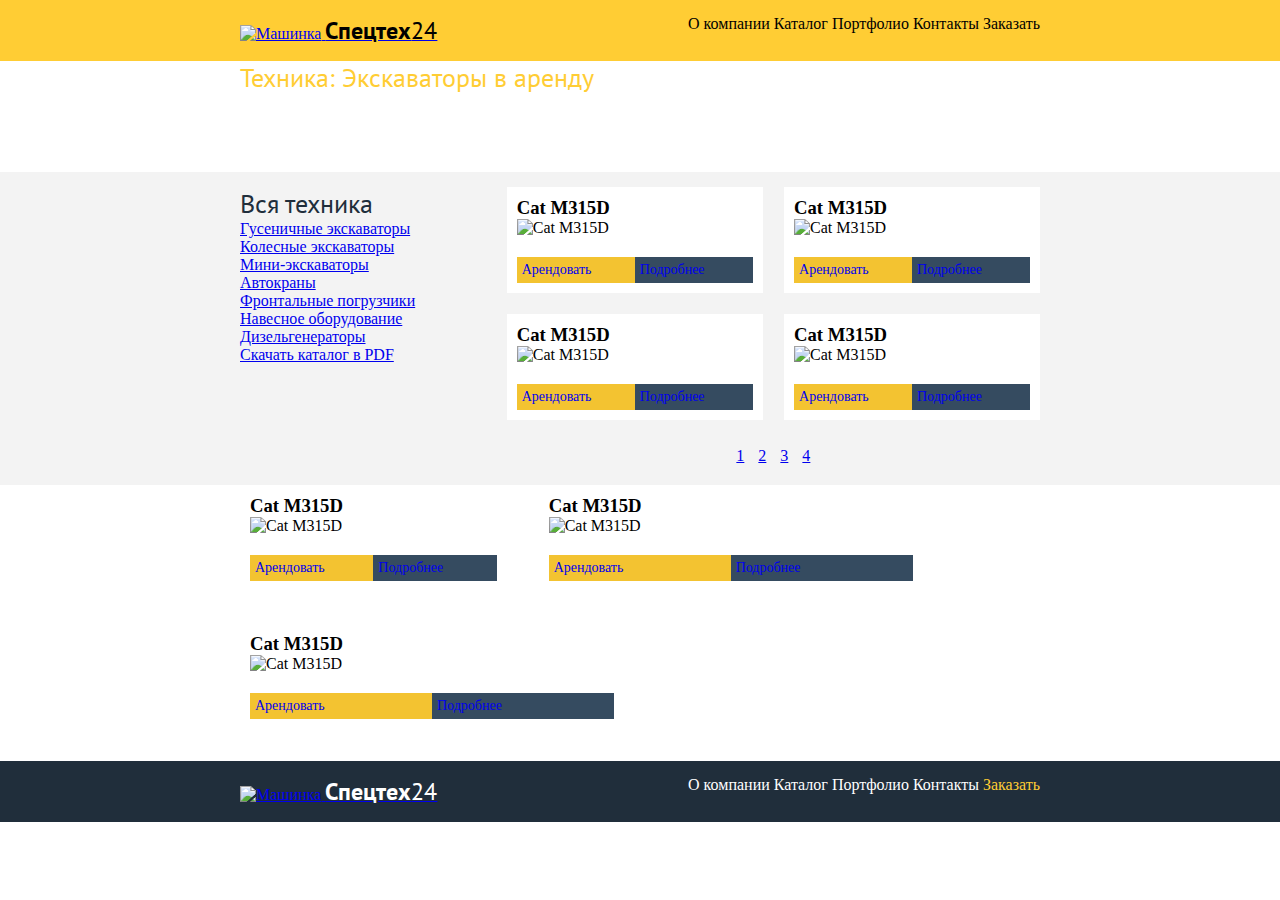
==== Catalog.html @ cead2b44 "11.11" ====
<!DOCTYPE html>
<html lang="ru">
<head>
  <meta charset="UTF-8">
  <title>Catalog</title>
  <link rel="stylesheet" href="css/style.css">
   <link href="https://fonts.googleapis.com/css?family=PT+Sans:400,400italic,700,700italic&subset=latin,cyrillic" rel="stylesheet" type="text/css">
</head>
<body>

<header class="page-header">
  <div class="container">
  	<a href="#" class="logo">
      <img  class="logo-img" src="img/logo.png" alt="Машинка">
      <span class="logo-brand">
         <b>Спецтех</b>24
      </span>
    </a>
    <nav class="main-nav">
	  <ul>
		<li><a href="#” class=”active-link">О компании</a></li>
        <li><a href="#">Каталог</a></li>
        <li><a href="#" class="btn-order">Портфолио</a></li>
        <li><a href="#">Контакты</a></li>
        <li class="order-call-btn"><a href="#">Заказать</a></li>
      </ul>
    </nav>
  </div>
</header>

<main class="main">
  <section class="catalog-header">
    <div class="container">
      <div class="catalog-header-left">
         <h2 class="consult-title">Техника: Экскаваторы в аренду</h2>
         <p>Спецтех это безотказная техника, принципиально новый уровень сервиса и качества. Если вы искали идеальных партнеров на объект – Вы нашли их. Что понадобится Вам сегодня?</p>
       </div>
       <div class="catalog-header-right">
         <a class="btn btn-fullwidth" href="">Мне нужна консультация</a>
         <p>Оставьте заявку, и уже сегодня мы вам перезвоним</p>
      </div>
    </div>
  </section>

<section class="catalog">
    <div class="container">
      <aside class="technic-menu technic-menu-catalog">
     		<h2 class="subtitle catalog-title">Вся техника</h2>
            <ul>
              <li><a href="#">Гусеничные экскаваторы</a></li>
              <li><a href="#" class="active-technic-menu-link">Колесные экскаваторы</a></li>
              <li><a href="#">Мини-экскаваторы</a></li>
              <li><a href="#">Автокраны</a></li>
              <li><a href="#">Фронтальные погрузчики</a></li>
              <li><a href="#">Навесное оборудование</a></li>
              <li><a href="#">Дизельгенераторы</a></li>
            </ul>
            <a href="#" class="btn pdf-btn">Скачать каталог в PDF</a>
     	</aside>



      <div class="catalog-content">
     	<div class="catalog-content-wrap">
              <div class="catalog-item">
                 <h3 class="catalog-item-title">Cat M315D</h3>
                 <img src="http://placehold.it/100x100" alt="Cat M315D" />
                 <p>
                   <span class="catalog-price">25 000</span> / месяц
                 </p>
                 <div class="catalog-actions">
                   <a href="#" class="catalog-btn catalog-btn-rent">Арендовать</a>
                   <a href="#" class="catalog-btn catalog-btn-more">Подробнее</a>
                 </div>
             </div>
              <div class="catalog-item">
                 <h3 class="catalog-item-title">Cat M315D</h3>
                 <img src="http://placehold.it/100x100" alt="Cat M315D" />
                 <p>
                   <span class="catalog-price">25 000</span> / месяц
                 </p>
                 <div class="catalog-actions">
                   <a href="#" class="catalog-btn catalog-btn-rent">Арендовать</a>
                   <a href="#" class="catalog-btn catalog-btn-more">Подробнее</a>
                 </div>
             </div>
              <div class="catalog-item catalog-item-new">
                 <h3 class="catalog-item-title">Cat M315D</h3>
                 <img src="http://placehold.it/100x100" alt="Cat M315D" />
                 <p>
                   <span class="catalog-price">25 000</span> / месяц
                 </p>
                 <div class="catalog-actions">
                   <a href="#" class="catalog-btn catalog-btn-rent">Арендовать</a>
                   <a href="#" class="catalog-btn catalog-btn-more">Подробнее</a>
                 </div>
             </div>
              <div class="catalog-item">
                 <h3 class="catalog-item-title">Cat M315D</h3>
                 <img src="http://placehold.it/100x100" alt="Cat M315D" />
                 <p>
                   <span class="catalog-price">25 000</span> / месяц
                 </p>
                 <div class="catalog-actions">
                   <a href="#" class="catalog-btn catalog-btn-rent">Арендовать</a>
                   <a href="#" class="catalog-btn catalog-btn-more">Подробнее</a>
                 </div>
     		  </div>
     	</div>
        <ul class="catalog-pagination">
           <li><a href="#" class="active-pages-nav">1</a></li>
           <li><a href="#">2</a></li>
           <li><a href="#">3</a></li>
           <li><a href="#">4</a></li>
        </ul>
      </div>
    </div>
  </section>

  <div class="catalog-content-sale">
     <div class="container">
             <div class="catalog-item catalog-item-sale">
                 <h3 class="catalog-item-title">Cat M315D</h3>
                 <img src="http://placehold.it/100x100" alt="Cat M315D" />
                 <p>
                   <span class="catalog-price-old">25 000</span>
                   <span class="catalog-price">25 000</span> / месяц
                 </p>
                 <div class="catalog-actions">
                   <a href="#" class="catalog-btn catalog-btn-rent">Арендовать</a>
                   <a href="#" class="catalog-btn catalog-btn-more">Подробнее</a>
                 </div>
             </div>
             <div class="catalog-item">
                 <h3 class="catalog-item-title">Cat M315D</h3>
                 <img src="http://placehold.it/100x100" alt="Cat M315D" />
                 <p>
                   <span class="catalog-price-old">25 000</span>
                   <span class="catalog-price">25 000</span> / месяц
                 </p>
                 <div class="catalog-actions">
                   <a href="#" class="catalog-btn catalog-btn-rent">Арендовать</a>
                   <a href="#" class="catalog-btn catalog-btn-more">Подробнее</a>
                 </div>
             </div>
             <div class="catalog-item">
                 <h3 class="catalog-item-title">Cat M315D</h3>
                 <img src="http://placehold.it/100x100" alt="Cat M315D" />
                 <p>
                   <span class="catalog-price-old">25 000</span>
                   <span class="catalog-price">25 000</span> / месяц
                 </p>
                 <div class="catalog-actions">
                   <a href="#" class="catalog-btn catalog-btn-rent">Арендовать</a>
                   <a href="#" class="catalog-btn catalog-btn-more">Подробнее</a>
                 </div>
             </div>
     </div>
  </div>

</main>

<footer class="page-footer">
  <div class="container">
     <a href="#" class=”logo”>
        <img  class="logo-img" src="img/logo-footer.png" alt="Машинка">
        <span class="logo-brand">
        <b>Спецтех</b>24
      </span>
     </a>
     <nav class="footer-nav">
        <ul>
		  <li><a href="#">О компании</a></li>
          <li><a href="#">Каталог</a></li>
          <li><a href="#">Портфолио</a></li>
          <li><a href="#">Контакты</a></li>
          <li><a href="#" class="btn-order">Заказать</a></li>
        </ul>
     </nav>
  </div>
</footer>


</body>
</html>
---- css/style.css ----
*{
	padding: 0;
	margin: 0;
}

img{
	max-width: 100%;
}

.container{
	overflow: hidden;
  	width: 800px;
  	margin: 0 auto;
  	padding: 0 10px;

}


/* page-header */
.page-header{
	background-color: #ffcd34;
  padding: 15px 0;
}

.logo-brand {
  font-family: "PT Sans", sans-serif;
  font-weight: 400;
  font-size: 24px;
  color: #000000;


}

.logo{
	float: left;
  width: 30%;
}

.main-nav{
	float: right;
  width: 70%;
  text-align: right;
}

.main-nav li{
	display: inline-block;

}

.main-nav a {
  text-decoration: none;
  color: #000000;
}


/* promo */

.promo {
  background-image: src="index-ekskavator.jpg";
  background-size: 100%;
}
.promo-slogan {
  font-family: "PT Sans", sans-serif;
  font-weight: 400;
  font-size: 44px;
  color: #ffffff;
  text-align: center;
}
.promo-title {
  font-family: "PT Sans", sans-serif;
  font-weight: 400;
  font-size: 16px;
  color: #000000;
  text-align: center;
}

/* subheader */
.subheader{
	background-color: black;
 	padding: 15px 0;
  overflow: hidden;

}

.subheader-left{
	float: left;
  	width: 60%;
  	margin-right: 5%;
}

.subheader-right{
	float: left;
  	width: 35%;
}

.consult-title {
  font-family: "PT Sans", sans-serif;
  font-weight: 400;
  font-size: 26px;
  color: #ffcd34;
}

p {
  font-family: "PT Sans", sans-serif;
  font-weight: 400;
  font-size: 16px;
  color: #ffffff;
}

.btn-fullwidth {
	width: 100%;
    text-decoration: none;
    color: #ffffff;
}


/* catalog */
.catalog{
	padding: 15px 0;
  	background-color: #f3f3f3;
    overflow: hidden;


}

.catalog-title {
  font-family: "PT Sans", sans-serif;
  font-weight: 400;
  font-size: 26px;
  color: #202e3b;

}

.technic-menu{
	float: left;
  	width: 25.33%;
  	margin-right: 8%;

}

.catalog-content{
	float: right;
  	width: 66.66%;
}

.catalog-content-wrap{
	overflow: hidden;

}

.catalog-item{
	width: 48%;
	margin-bottom: 4%;
  	float: left;
  	background-color: white;
  	padding: 10px;
  	box-sizing: border-box;
}

.catalog-item:nth-child(2n+1){
	margin-right: 4%;
  	clear: both;
}

.catalog-actions{
	font-size: 0;
}

.catalog-btn{
	font-size: 14px;
  	width: 50%;
    text-decoration: none;
  	padding: 5px;
  	display: inline-block;
  	box-sizing: border-box;
}

.catalog-btn-rent{
	background-color: #f3c331;
}

.catalog-btn-more{
	background-color: #354b60;
}

.catalog-pagination{
	text-align: center;
}

.catalog-pagination li{
	display: inline-block;
    padding: 5px;
}

.catalog-pagination .active{
	background-color: #fff;
}

.catalog-item-sale {
	overflow: hidden;
  width: 33.33%;
}

/* page-footer */
.page-footer{
	background-color: #202e3b;
  	padding: 15px 0;
    overflow: hidden;
}

footer .logo-brand {
  font-family: "PT Sans", sans-serif;
  font-weight: 400;
  font-size: 24px;
  color: #ffffff

}

.logo{
	float: left;
    width: 30%;
}

.footer-nav{
	float: right;
    width: 70%;
    text-align: right;
}

.footer-nav li{
	display: inline-block;
}

.footer-nav a {
  text-decoration: none;
  color: #ffffff;
}

.footer-nav .btn-order {
  color: #ffcd34;
}
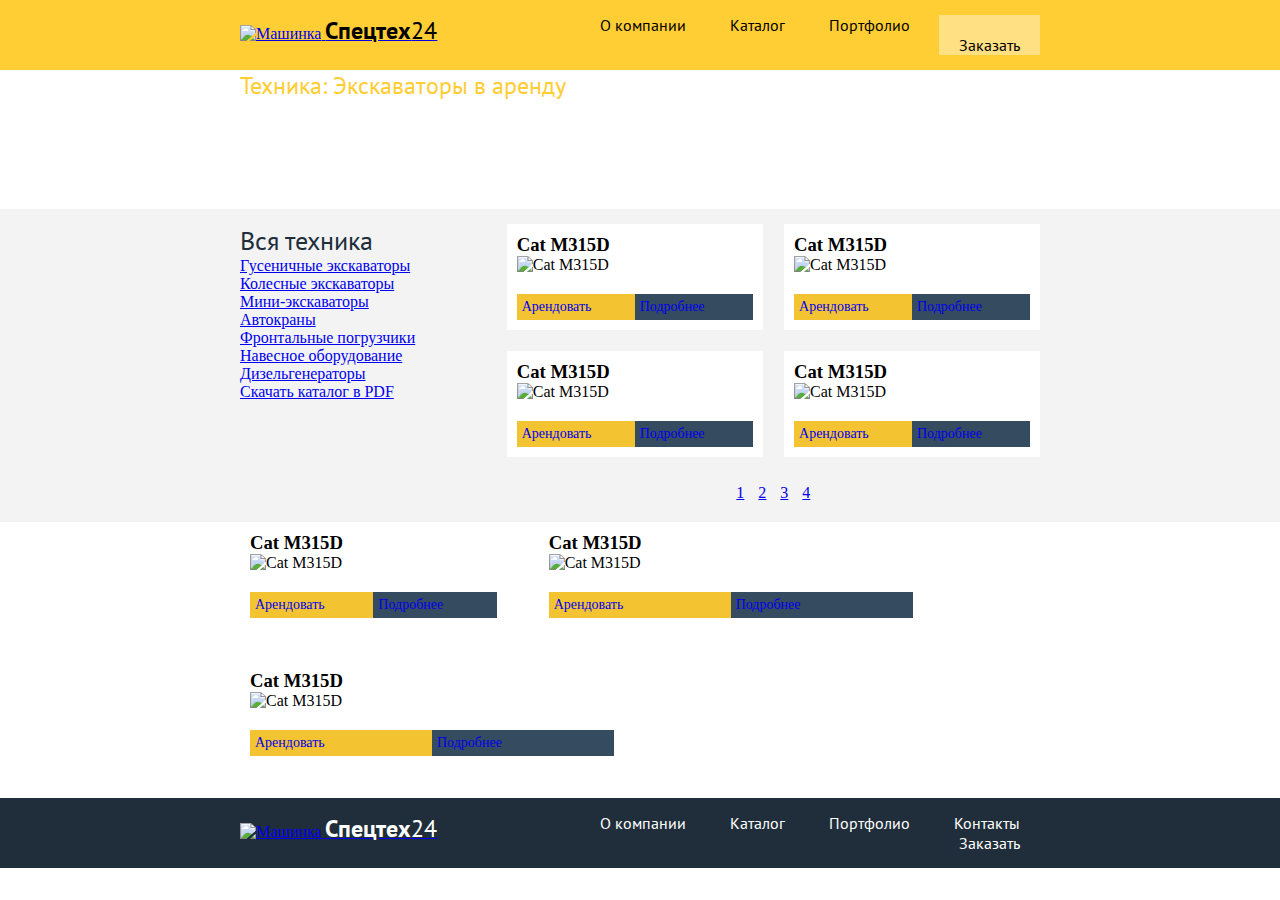
==== commit 95253930: "12.11" ====
--- a/Catalog.html
+++ b/Catalog.html
@@ -19,10 +19,10 @@
     <nav class="main-nav">
 	  <ul>
 		<li><a href="#” class=”active-link">О компании</a></li>
-        <li><a href="#">Каталог</a></li>
-        <li><a href="#" class="btn-order">Портфолио</a></li>
+        <li><a href="#" class="active-link">Каталог</a></li>
+        <li><a href="#">Портфолио</a></li>
         <li><a href="#">Контакты</a></li>
-        <li class="order-call-btn"><a href="#">Заказать</a></li>
+        <li><a href="#" class="btn-order">Заказать</a></li>
       </ul>
     </nav>
   </div>
@@ -174,7 +174,7 @@
           <li><a href="#">Каталог</a></li>
           <li><a href="#">Портфолио</a></li>
           <li><a href="#">Контакты</a></li>
-          <li><a href="#" class="btn-order">Заказать</a></li>
+          <li><a href="#" class="btn-order-footer">Заказать</a></li>
         </ul>
      </nav>
   </div>
--- a/css/style.css
+++ b/css/style.css
@@ -50,28 +50,79 @@
 .main-nav a {
   text-decoration: none;
   color: #000000;
+  font-family: "PT Sans", sans-serif;
+  font-weight: 400;
+  font-size: 16px;
+  text-align: center;
+  padding: 20px;
+}
+
+.btn-order {
+  background-color: #ffe184;
+  padding: 15px 25px;
 }
 
 
 /* promo */
 
 .promo {
-  background-image: src="index-ekskavator.jpg";
-  background-size: 100%;
-}
+  background-image: src="img/index-ekskavator.jpeg";
+  text-align: center;
+  background-color: #cccccc;
+  padding-top: 140px;
+  padding-bottom: 120px;
+
+}
+
 .promo-slogan {
   font-family: "PT Sans", sans-serif;
-  font-weight: 400;
+  font-weight: 700;
   font-size: 44px;
   color: #ffffff;
-  text-align: center;
+
+
 }
 .promo-title {
   font-family: "PT Sans", sans-serif;
   font-weight: 400;
   font-size: 16px;
-  color: #000000;
-  text-align: center;
+  color: #ffffff;
+  margin: 10px 120px;
+
+}
+.promo-btn {
+  border: 2px solid #ffcd34;
+  padding: 10px;
+  font-family: "PT Sans", sans-serif;
+  font-weight: 700;
+  font-size: 16px;
+  color: #ffffff;
+  text-decoration: none;
+}
+
+/* consult */
+.consult {
+   background-color: #202e3b;
+   padding: 40px;
+}
+
+.consult-title {
+  font-family: "PT Sans", sans-serif;
+  font-weight: 400;
+  font-size: 24px;
+  color: #ffcd34;
+  margin-bottom: 30px;
+}
+
+.consult-btn {
+  background-color: #ffcd34;
+  padding: 15px 20px;
+  font-family: "PT Sans", sans-serif;
+  font-weight: 700;
+  font-size: 16px;
+  color: #202e3b;
+  text-decoration: none;
+  margin-left: 0;
 }
 
 /* subheader */
@@ -93,12 +144,7 @@
   	width: 35%;
 }
 
-.consult-title {
-  font-family: "PT Sans", sans-serif;
-  font-weight: 400;
-  font-size: 26px;
-  color: #ffcd34;
-}
+
 
 p {
   font-family: "PT Sans", sans-serif;
@@ -201,6 +247,25 @@
   width: 33.33%;
 }
 
+/* about */
+.about {
+  background-color: #202e3b;
+  display: block;
+  vertical-align: top;
+  overflow: hidden;
+
+}
+.about-number {
+  float: left;
+  width: 33%;
+
+}
+
+.about-reviews {
+  float: right;
+  width: 66%;
+}
+
 /* page-footer */
 .page-footer{
 	background-color: #202e3b;
@@ -234,8 +299,13 @@
 .footer-nav a {
   text-decoration: none;
   color: #ffffff;
-}
-
-.footer-nav .btn-order {
+  font-family: "PT Sans", sans-serif;
+  font-weight: 400;
+  font-size: 16px;
+  text-align: center;
+  padding: 20px;
+}
+
+.btn-order-footer {
   color: #ffcd34;
 }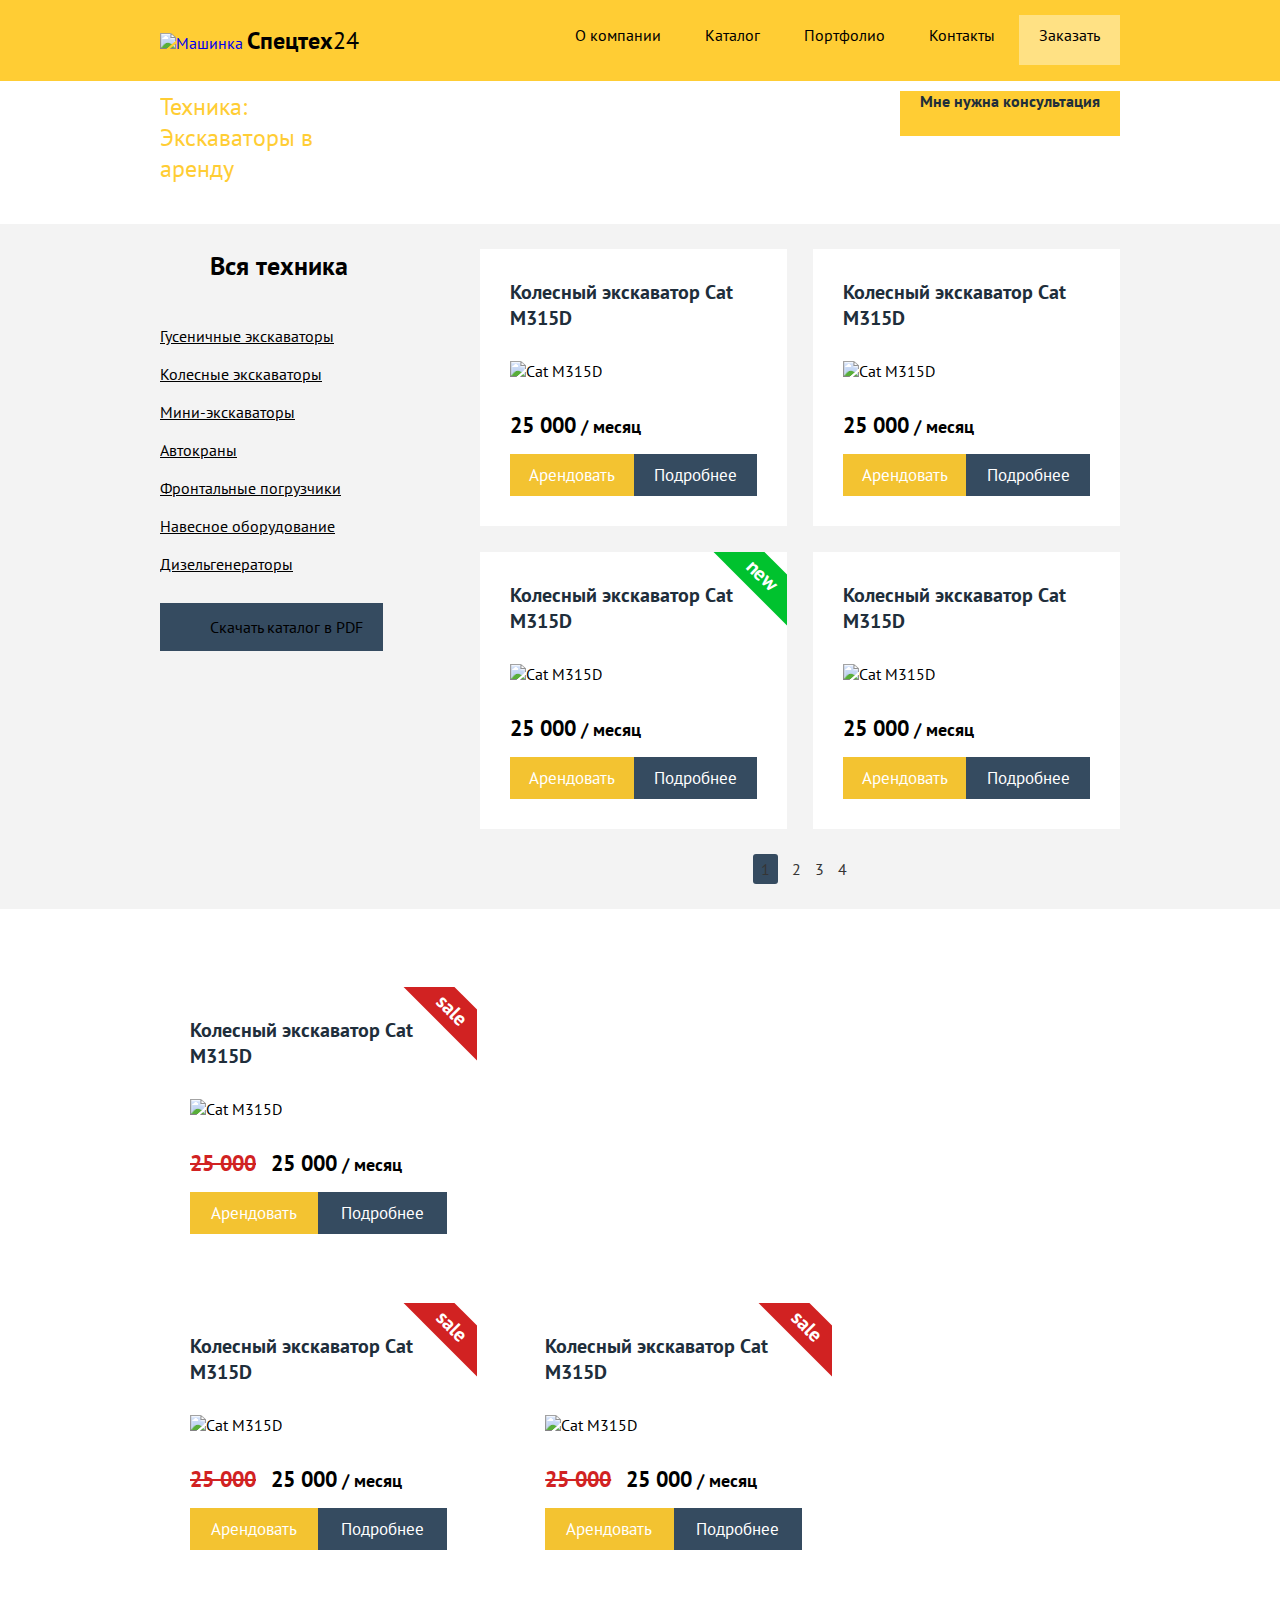
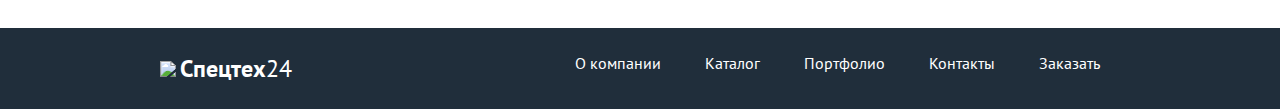
==== commit ea028970: "15.11" ====
--- a/Catalog.html
+++ b/Catalog.html
@@ -10,7 +10,7 @@
 
 <header class="page-header">
   <div class="container">
-  	<a href="#" class="logo">
+  	<a href="index.html" class="logo">
       <img  class="logo-img" src="img/logo.png" alt="Машинка">
       <span class="logo-brand">
          <b>Спецтех</b>24
@@ -18,10 +18,10 @@
     </a>
     <nav class="main-nav">
 	  <ul>
-		<li><a href="#” class=”active-link">О компании</a></li>
-        <li><a href="#" class="active-link">Каталог</a></li>
-        <li><a href="#">Портфолио</a></li>
-        <li><a href="#">Контакты</a></li>
+		<li><a href="#" class="unactive-link">О компании</a></li>
+        <li><a href="#" >Каталог</a></li>
+        <li><a href="Portfolio.html" class="unactive-link">Портфолио</a></li>
+        <li><a href="Contacts.html" class="unactive-link">Контакты</a></li>
         <li><a href="#" class="btn-order">Заказать</a></li>
       </ul>
     </nav>
@@ -29,14 +29,14 @@
 </header>
 
 <main class="main">
-  <section class="catalog-header">
+  <section class="main-header">
     <div class="container">
       <div class="catalog-header-left">
          <h2 class="consult-title">Техника: Экскаваторы в аренду</h2>
          <p>Спецтех это безотказная техника, принципиально новый уровень сервиса и качества. Если вы искали идеальных партнеров на объект – Вы нашли их. Что понадобится Вам сегодня?</p>
        </div>
        <div class="catalog-header-right">
-         <a class="btn btn-fullwidth" href="">Мне нужна консультация</a>
+         <a class="bbtn consult-btn" href="">Мне нужна консультация</a>
          <p>Оставьте заявку, и уже сегодня мы вам перезвоним</p>
       </div>
     </div>
@@ -63,8 +63,9 @@
       <div class="catalog-content">
      	<div class="catalog-content-wrap">
               <div class="catalog-item">
-                 <h3 class="catalog-item-title">Cat M315D</h3>
-                 <img src="http://placehold.it/100x100" alt="Cat M315D" />
+                 <h3 class="catalog-item-title">Колесный экскаватор
+                  Cat M315D</h3>
+                 <img src="./img/m315d.jpg" alt="Cat M315D" />
                  <p>
                    <span class="catalog-price">25 000</span> / месяц
                  </p>
@@ -74,8 +75,9 @@
                  </div>
              </div>
               <div class="catalog-item">
-                 <h3 class="catalog-item-title">Cat M315D</h3>
-                 <img src="http://placehold.it/100x100" alt="Cat M315D" />
+                 <h3 class="catalog-item-title">Колесный экскаватор
+                  Cat M315D</h3>
+                 <img src="./img/m315d.jpg" alt="Cat M315D" />
                  <p>
                    <span class="catalog-price">25 000</span> / месяц
                  </p>
@@ -85,19 +87,22 @@
                  </div>
              </div>
               <div class="catalog-item catalog-item-new">
-                 <h3 class="catalog-item-title">Cat M315D</h3>
-                 <img src="http://placehold.it/100x100" alt="Cat M315D" />
+                 <h3 class="catalog-item-title">Колесный экскаватор
+                  Cat M315D</h3>
+                 <img src="./img/m315d.jpg" alt="Cat M315D" />
                  <p>
                    <span class="catalog-price">25 000</span> / месяц
                  </p>
                  <div class="catalog-actions">
                    <a href="#" class="catalog-btn catalog-btn-rent">Арендовать</a>
                    <a href="#" class="catalog-btn catalog-btn-more">Подробнее</a>
+                   <span class="new-mark">new</span>
                  </div>
              </div>
               <div class="catalog-item">
-                 <h3 class="catalog-item-title">Cat M315D</h3>
-                 <img src="http://placehold.it/100x100" alt="Cat M315D" />
+                 <h3 class="catalog-item-title">Колесный экскаватор
+                  Cat M315D</h3>
+                 <img src="./img/m315d.jpg" alt="Cat M315D" />
                  <p>
                    <span class="catalog-price">25 000</span> / месяц
                  </p>
@@ -119,9 +124,11 @@
 
   <div class="catalog-content-sale">
      <div class="container">
+            <h2 class="subtitle sale-title">Спецпредложения</h2>
              <div class="catalog-item catalog-item-sale">
-                 <h3 class="catalog-item-title">Cat M315D</h3>
-                 <img src="http://placehold.it/100x100" alt="Cat M315D" />
+                 <h3 class="catalog-item-title">Колесный экскаватор
+                  Cat M315D</h3>
+                 <img src="./img/m315d.jpg" alt="Cat M315D" />
                  <p>
                    <span class="catalog-price-old">25 000</span>
                    <span class="catalog-price">25 000</span> / месяц
@@ -130,10 +137,12 @@
                    <a href="#" class="catalog-btn catalog-btn-rent">Арендовать</a>
                    <a href="#" class="catalog-btn catalog-btn-more">Подробнее</a>
                  </div>
+                 <span class="sale-mark">sale</span>
              </div>
-             <div class="catalog-item">
-                 <h3 class="catalog-item-title">Cat M315D</h3>
-                 <img src="http://placehold.it/100x100" alt="Cat M315D" />
+             <div class="catalog-item catalog-item-sale">
+                 <h3 class="catalog-item-title">Колесный экскаватор
+                  Cat M315D</h3>
+                 <img src="./img/m315d.jpg" alt="Cat M315D" />
                  <p>
                    <span class="catalog-price-old">25 000</span>
                    <span class="catalog-price">25 000</span> / месяц
@@ -142,10 +151,12 @@
                    <a href="#" class="catalog-btn catalog-btn-rent">Арендовать</a>
                    <a href="#" class="catalog-btn catalog-btn-more">Подробнее</a>
                  </div>
+                 <span class="sale-mark">sale</span>
              </div>
-             <div class="catalog-item">
-                 <h3 class="catalog-item-title">Cat M315D</h3>
-                 <img src="http://placehold.it/100x100" alt="Cat M315D" />
+             <div class="catalog-item catalog-item-sale">
+                 <h3 class="catalog-item-title">Колесный экскаватор
+                  Cat M315D</h3>
+                 <img src="./img/m315d.jpg" alt="Cat M315D" />
                  <p>
                    <span class="catalog-price-old">25 000</span>
                    <span class="catalog-price">25 000</span> / месяц
@@ -154,6 +165,7 @@
                    <a href="#" class="catalog-btn catalog-btn-rent">Арендовать</a>
                    <a href="#" class="catalog-btn catalog-btn-more">Подробнее</a>
                  </div>
+                 <span class="sale-mark">sale</span>
              </div>
      </div>
   </div>
@@ -162,18 +174,18 @@
 
 <footer class="page-footer">
   <div class="container">
-     <a href="#" class=”logo”>
-        <img  class="logo-img" src="img/logo-footer.png" alt="Машинка">
+     <a href="index.html" class="logo">
+        <img  class="logo-img" src="img/logo-footer.png" alt"”Машинка">
         <span class="logo-brand">
         <b>Спецтех</b>24
       </span>
      </a>
      <nav class="footer-nav">
         <ul>
-		  <li><a href="#">О компании</a></li>
-          <li><a href="#">Каталог</a></li>
-          <li><a href="#">Портфолио</a></li>
-          <li><a href="#">Контакты</a></li>
+      <li><a href="#">О компании</a></li>
+          <li><a href="Catalog.html">Каталог</a></li>
+          <li><a href="Portfolio.html">Портфолио</a></li>
+          <li><a href="Contacts.html">Контакты</a></li>
           <li><a href="#" class="btn-order-footer">Заказать</a></li>
         </ul>
      </nav>
--- a/css/style.css
+++ b/css/style.css
@@ -2,6 +2,9 @@
 	padding: 0;
 	margin: 0;
 }
+body {
+  font-family: "PT Sans", sans-serif;
+}
 
 img{
 	max-width: 100%;
@@ -9,31 +12,64 @@
 
 .container{
 	overflow: hidden;
-  	width: 800px;
-  	margin: 0 auto;
-  	padding: 0 10px;
-
-}
-
+  width: 960px;
+  margin: 0 auto;
+  padding: 10px 0;
+
+}
+p {
+  font-weight: 400;
+  font-size: 14px;
+  color: #000000
+
+}
+h2 {
+  font-weight: 700;
+  font-size: 26px;
+  margin-bottom: 35px;
+
+
+}
+h3 {
+  font-weight: 700;
+  font-size: 20px;
+  color: #202e3b;
+}
+.main-header span {
+  color: #ffffff;
+  font-weight: 400;
+  font-size: 16px;
+  line-height: 20px;
+
+}
+
+.main-header p {
+    color: #ffffff;
+  font-weight: 400;
+  font-size: 16px;
+  line-height: 20px;
+}
 
 /* page-header */
 .page-header{
 	background-color: #ffcd34;
   padding: 15px 0;
+
 }
 
 .logo-brand {
-  font-family: "PT Sans", sans-serif;
   font-weight: 400;
   font-size: 24px;
   color: #000000;
 
-
-}
+}
+
+
 
 .logo{
 	float: left;
   width: 30%;
+  text-decoration: none;
 }
 
 .main-nav{
@@ -50,11 +86,14 @@
 .main-nav a {
   text-decoration: none;
   color: #000000;
-  font-family: "PT Sans", sans-serif;
   font-weight: 400;
   font-size: 16px;
   text-align: center;
   padding: 20px;
+}
+
+.unactive-link {
+  color: rgba(0, 0, 0, 0.5);
 }
 
 .btn-order {
@@ -66,16 +105,16 @@
 /* promo */
 
 .promo {
-  background-image: src="img/index-ekskavator.jpeg";
+  background-image: url(../img/index-ekskavator.jpg);
+  background-size: 100% auto;
+  background-position: 50% 50%;
   text-align: center;
-  background-color: #cccccc;
   padding-top: 140px;
   padding-bottom: 120px;
 
 }
 
 .promo-slogan {
-  font-family: "PT Sans", sans-serif;
   font-weight: 700;
   font-size: 44px;
   color: #ffffff;
@@ -83,7 +122,6 @@
 
 }
 .promo-title {
-  font-family: "PT Sans", sans-serif;
   font-weight: 400;
   font-size: 16px;
   color: #ffffff;
@@ -93,11 +131,19 @@
 .promo-btn {
   border: 2px solid #ffcd34;
   padding: 10px;
-  font-family: "PT Sans", sans-serif;
-  font-weight: 700;
-  font-size: 16px;
+  font-weight: 700;
+  font-size: 18px;
   color: #ffffff;
   text-decoration: none;
+  display: inline-block;
+  background-image: url(../img/arrow-right.png);
+  background-position: 90% 50% ;
+  background-repeat: no-repeat;
+  text-align: left;
+  padding-left: 20px;
+  padding-right: 50px;
+
+
 }
 
 /* consult */
@@ -107,22 +153,40 @@
 }
 
 .consult-title {
-  font-family: "PT Sans", sans-serif;
   font-weight: 400;
   font-size: 24px;
   color: #ffcd34;
   margin-bottom: 30px;
 }
+.consult form {
+  display: inline-block;
+  margin: 0 auto;
+}
+
+.consult input {
+  background-color: #202e3b;
+  width: 220px;
+  height: 45px;
+  color: #ffffff;
+  border: 1px solid #ffcd34;
+
+}
+
+.consult input:first-child {
+  margin-left: 0;
+}
 
 .consult-btn {
   background-color: #ffcd34;
-  padding: 15px 20px;
-  font-family: "PT Sans", sans-serif;
   font-weight: 700;
   font-size: 16px;
   color: #202e3b;
   text-decoration: none;
-  margin-left: 0;
+  width: 220px;
+  height: 45px;
+  float: right;
+  text-align: center;
+  margin-right: 0;
 }
 
 /* subheader */
@@ -135,28 +199,188 @@
 
 .subheader-left{
 	float: left;
-  	width: 60%;
-  	margin-right: 5%;
+  width: 60%;
+  margin-right: 5%;
 }
 
 .subheader-right{
 	float: left;
-  	width: 35%;
-}
-
-
-
-p {
-  font-family: "PT Sans", sans-serif;
-  font-weight: 400;
-  font-size: 16px;
-  color: #ffffff;
-}
+  width: 35%;
+}
+
 
 .btn-fullwidth {
 	width: 100%;
-    text-decoration: none;
-    color: #ffffff;
+  text-decoration: none;
+  color: #ffffff;
+
+}
+
+/* features */
+
+.features {
+  background-color: #ffffff;
+  padding-top: 50px;
+  padding-bottom: 50px;
+}
+.features-item p{
+  color: #000;
+  font-size: 13px;
+}
+
+.features-item {
+  display: inline-block;
+  width: 24.5%;
+  background-image: url(../img/features.png);
+  background-size: 100px 100px;
+  background-repeat: no-repeat;
+
+
+}
+
+.features-item-tool {
+  background-position: -25px  -25px;
+}
+
+.features-item-work {
+  background-position: 0px -50px;
+}
+
+.features-item-fencing {
+  background-position: -50px 0px;
+}
+
+.features-item-workman {
+  background-position: -50px -50px;
+}
+
+.features-item: first-child {
+  margin-left: 0;
+
+}
+
+.features-item: last-child {
+  margin-right: 0;
+}
+.features-item p{
+  padding-left: 60px;
+}
+
+.features-item-tool {
+  background-position: 0 0;
+}
+
+
+
+
+/* deals */
+.deals {
+
+  padding-top: 20px;
+  background-color: #f3f3f3;
+
+}
+
+.technic-menu {
+  float: left;
+  width: 24.75%;
+
+}
+
+.technic-menu a{
+  color: #000;
+  line-height: 38px;
+  font-size: 16px;
+
+}
+
+.special-offers {
+  float: right;
+  width: 74.25%;
+}
+
+.deals-table {
+ width: 100%;
+
+}
+.table-title {
+  font-weight: 700;
+  font-size: 16px;
+  background-color: #dfdfdf;
+}
+
+.deals-table tr: {
+  padding-top: 10px;
+  padding-bottom: 10px;
+  background-color: #ffffff;
+}
+
+.deals-table tr: (2n-1) {
+  background-color: #ffffff;
+}
+
+/* about */
+.about {
+  background-color: #202e3b;
+  display: block;
+  vertical-align: top;
+  overflow: hidden;
+  padding-top: 50px;
+
+}
+
+.about h2 {
+  color: #ffffff;
+}
+
+.about-number {
+  float: left;
+  width: 33%;
+
+}
+
+.about-number li {
+  font-weight: 700;
+  color: #9e9e9e;
+  font-size: 18px;
+
+}
+
+.about-digit {
+  font-weight: 700;
+  font-size: 38px;
+  color: #f1b132;
+  margin-right: 10px;
+}
+
+
+.about-reviews {
+  float: right;
+  width: 66%;
+}
+
+.about-reviews-item img {
+   float: left;
+   border: 3px solid #f1b132;
+   border-radius: 5px;
+   clear: both;
+   margin-bottom: 40px;
+
+}
+
+blockquote {
+  float: left;
+  width: 480px;
+  font-style: italic;
+  color: #ffffff;
+  font-size: 18px;
+  margin-left: 20px;
+}
+
+cite {
+  font-style: normal;
+  color: #f1b132;
+
 }
 
 
@@ -168,21 +392,52 @@
 
 
 }
+.consult-title {
+
+}
+
+.catalog-header-left {
+  width: 74.25%;
+  float: left;
+  display: inline-block;
+}
+
+.catalog-header-right {
+  width: 24.75%;
+  float: right;
+}
 
 .catalog-title {
-  font-family: "PT Sans", sans-serif;
-  font-weight: 400;
-  font-size: 26px;
-  color: #202e3b;
-
-}
-
-.technic-menu{
+  padding-left: 50px;
+  background-image: url(../img/logo-catalog.png);
+  background-repeat: no-repeat;
+  background-size: 30px;
+}
+
+.technic-menu {
 	float: left;
-  	width: 25.33%;
-  	margin-right: 8%;
-
-}
+  width: 25.33%;
+  margin-right: 8%;
+
+}
+.pdf-btn {
+  background-color: #354b60;
+  padding: 5px;
+  font-weight: 400;
+  font-size: 16px;
+  color: #ffffff;
+  text-decoration: none;
+  display: inline-block;
+  background-image: url(../img/pdf.png);
+  background-position: 10% 50% ;
+  background-repeat: no-repeat;
+  text-align: left;
+  padding-left: 50px;
+  padding-right: 20px;
+  margin-top: 20px;
+
+}
+
 
 .catalog-content{
 	float: right;
@@ -199,8 +454,28 @@
 	margin-bottom: 4%;
   	float: left;
   	background-color: white;
-  	padding: 10px;
+  	padding: 30px;
   	box-sizing: border-box;
+}
+
+.catalog-item-new {
+  overflow: hidden;
+  position: relative;
+}
+
+ .new-mark {
+  position: absolute;
+  transform: rotate(45deg);
+  right: -30px;
+  top: 5px;
+  display: block;
+  text-align: center;
+  font-size: 20px;
+  font-weight: 700;
+  background-color: #00c22e;
+  color: #fff;
+  width: 100px;
+  padding: 5px;
 }
 
 .catalog-item:nth-child(2n+1){
@@ -219,10 +494,42 @@
   	padding: 5px;
   	display: inline-block;
   	box-sizing: border-box;
+    text-align: center;
+    color: #ffffff;
+}
+
+.catalog-item p {
+  font-weight: 700;
+  font-size: 18px;
+}
+
+.catalog-item img{
+   margin-top: 30px;
+   margin-bottom: 30px;
+}
+
+.catalog-price {
+   font-size: 22px;
+
+}
+
+.catalog-price-old {
+   font-size: 22px;
+   color: #d12222;
+   margin-right: 10px;
+   text-decoration: line-through;
+
+}
+
+.catalog-btn {
+  margin-top: 15px;
+  font-size: 17px;
+  padding: 10px;
 }
 
 .catalog-btn-rent{
 	background-color: #f3c331;
+
 }
 
 .catalog-btn-more{
@@ -233,48 +540,252 @@
 	text-align: center;
 }
 
-.catalog-pagination li{
+.catalog-pagination a {
+  text-decoration: none;
+  color: #353535;
+}
+
+.catalog-pagination li {
 	display: inline-block;
-    padding: 5px;
-}
-
-.catalog-pagination .active{
-	background-color: #fff;
+  padding: 5px;
+
+
+}
+
+.active-pages-nav {
+	background-color: #354b60;
+  padding: 5px 8px;
+  border-radius: 3px;
+  color: #ffffff;
+
+}
+
+
+
+.catalog-content-sale {
+  background-image: url(../img/732_best.jpg);
+  background-position: 50% 50%;
+  background-size: 100% auto;
+}
+
+.sale-title {
+  color: #ffffff;
 }
 
 .catalog-item-sale {
 	overflow: hidden;
-  width: 33.33%;
-}
-
-/* about */
-.about {
-  background-color: #202e3b;
+  width: 33%;
+  position: relative;
+
+}
+
+.sale-mark {
+  position: absolute;
+  transform: rotate(45deg);
+  right: -30px;
+  top: 5px;
   display: block;
-  vertical-align: top;
-  overflow: hidden;
-
-}
-.about-number {
+  text-align: center;
+  font-size: 20px;
+  font-weight: 700;
+  background-color: #d12222;
+  color: #fff;
+  width: 100px;
+  padding: 5px;
+}
+
+.catalog-item-sale: first-child {
   float: left;
+  margin-left: 0;
+}
+
+.catalog-item-sale: last-child {
+  float: right;
+  margin-right: 0;
+}
+
+/* portfolio */
+.main-header {
+  background-image: url(../img/portfolio-header.jpg);
+  background-size: 100% auto;
+  background-position: 50% 50%;
+
+}
+.consult-title {
+  float: left;
+  width: 30%;
+}
+.portfolio-nav {
+  float: right;
+  width: 70%;
+  text-align: right;
+}
+
+.portfolio-nav li {
+  display: inline-block;
+}
+
+.portfolio-nav a {
+
+  color: #ffffff;
+  font-weight: 400;
+  font-size: 16px;
+  text-align: center;
+  padding: 20px;
+}
+
+.portfolio {
+  background-color: #000000;
+}
+.progect {
+   margin-top: 10px;
+   height: 500px;
+   vertical-align: middle;
+   background-position: 50% 50%;
+   background-size: 100% auto;
+
+
+}
+
+.project1 {
+  background-image: url(../img/work1.jpg);
+
+}
+
+.project2 {
+  background-image: url(../img/work2.jpg);
+
+}
+
+.project3 {
+  background-image: url(../img/work3.jpg);
+
+}
+
+.text-project {
+  background-color: #ffffff;
+  padding: 30px;
+  width: 320px;
+  margin-top: 150px;
+
+}
+
+.text-project p {
+  line-height: 20px;
+  margin-top: 10px;
+  margin-bottom: 20px;
+}
+
+.read-more-btn {
+  background-color: #ffcd34;
+   text-decoration: none;
+  color: #000000;
+  padding: 10px 15px;
+
+}
+
+/* contacts */
+.map-feedback {
+    background-color: #f3f3f3;
+  }
+
+.map-contacts {
+   width: 66%;
+   float: left;
+   border: 1px solid #d5d5d5;
+}
+.feedback-contacts {
   width: 33%;
-
-}
-
-.about-reviews {
   float: right;
-  width: 66%;
+  display: inline-block;
+
+}
+
+.feedback-contacts a {
+  font-weight: 700;
+  font-size: 18px;
+  text-decoration: none;
+  color: #000000;
+}
+
+.contacts-phone {
+  background-image: url(../img/tel.png);
+  background-repeat: no-repeat;
+}
+
+.feedback form {
+  display: inline;
+  margin: 5px auto;
+}
+
+.feedback input {
+  background-color: #ffffff;
+  border: 1px solid #d5d5d5;
+  width: 220px;
+  height: 45px;
+  color: #ffffff;
+}
+
+.feedback-btn {
+  background-color: #354b60;
+  padding: 10px auto;
+}
+
+.feedback-btn a {
+  color: #ffffff;
+  font-weight: 400;
+  font-size: 18px;
+
+}
+
+
+.reviews {
+
+}
+.contacts-reviews {
+    display: inline-block;
+    width: 24.5%;
+
+  }
+
+.contacts-reviews img {
+   margin-left: 60px;
+}
+
+.contacts-reviews blockquote {
+  font-size: 14px;
+  color: #000000;
+  margin-left: 0;
+  text-align: center;
+  width: 220px;
+  margin: 10px;
+
+}
+
+.contacts-reviews cite {
+ width: 700px;
+ font-size: 14px;
+ color: #000000;
+}
+
+.contacts-reviews: first-child {
+  float: left;
+  margin-left: 0;
+}
+
+.contacts-reviews: last-child {
+  float: right;
+  margin-right: 0;
 }
 
 /* page-footer */
 .page-footer{
 	background-color: #202e3b;
-  	padding: 15px 0;
-    overflow: hidden;
+  padding: 15px 0;
+  overflow: hidden;
 }
 
 footer .logo-brand {
-  font-family: "PT Sans", sans-serif;
   font-weight: 400;
   font-size: 24px;
   color: #ffffff
@@ -299,7 +810,6 @@
 .footer-nav a {
   text-decoration: none;
   color: #ffffff;
-  font-family: "PT Sans", sans-serif;
   font-weight: 400;
   font-size: 16px;
   text-align: center;
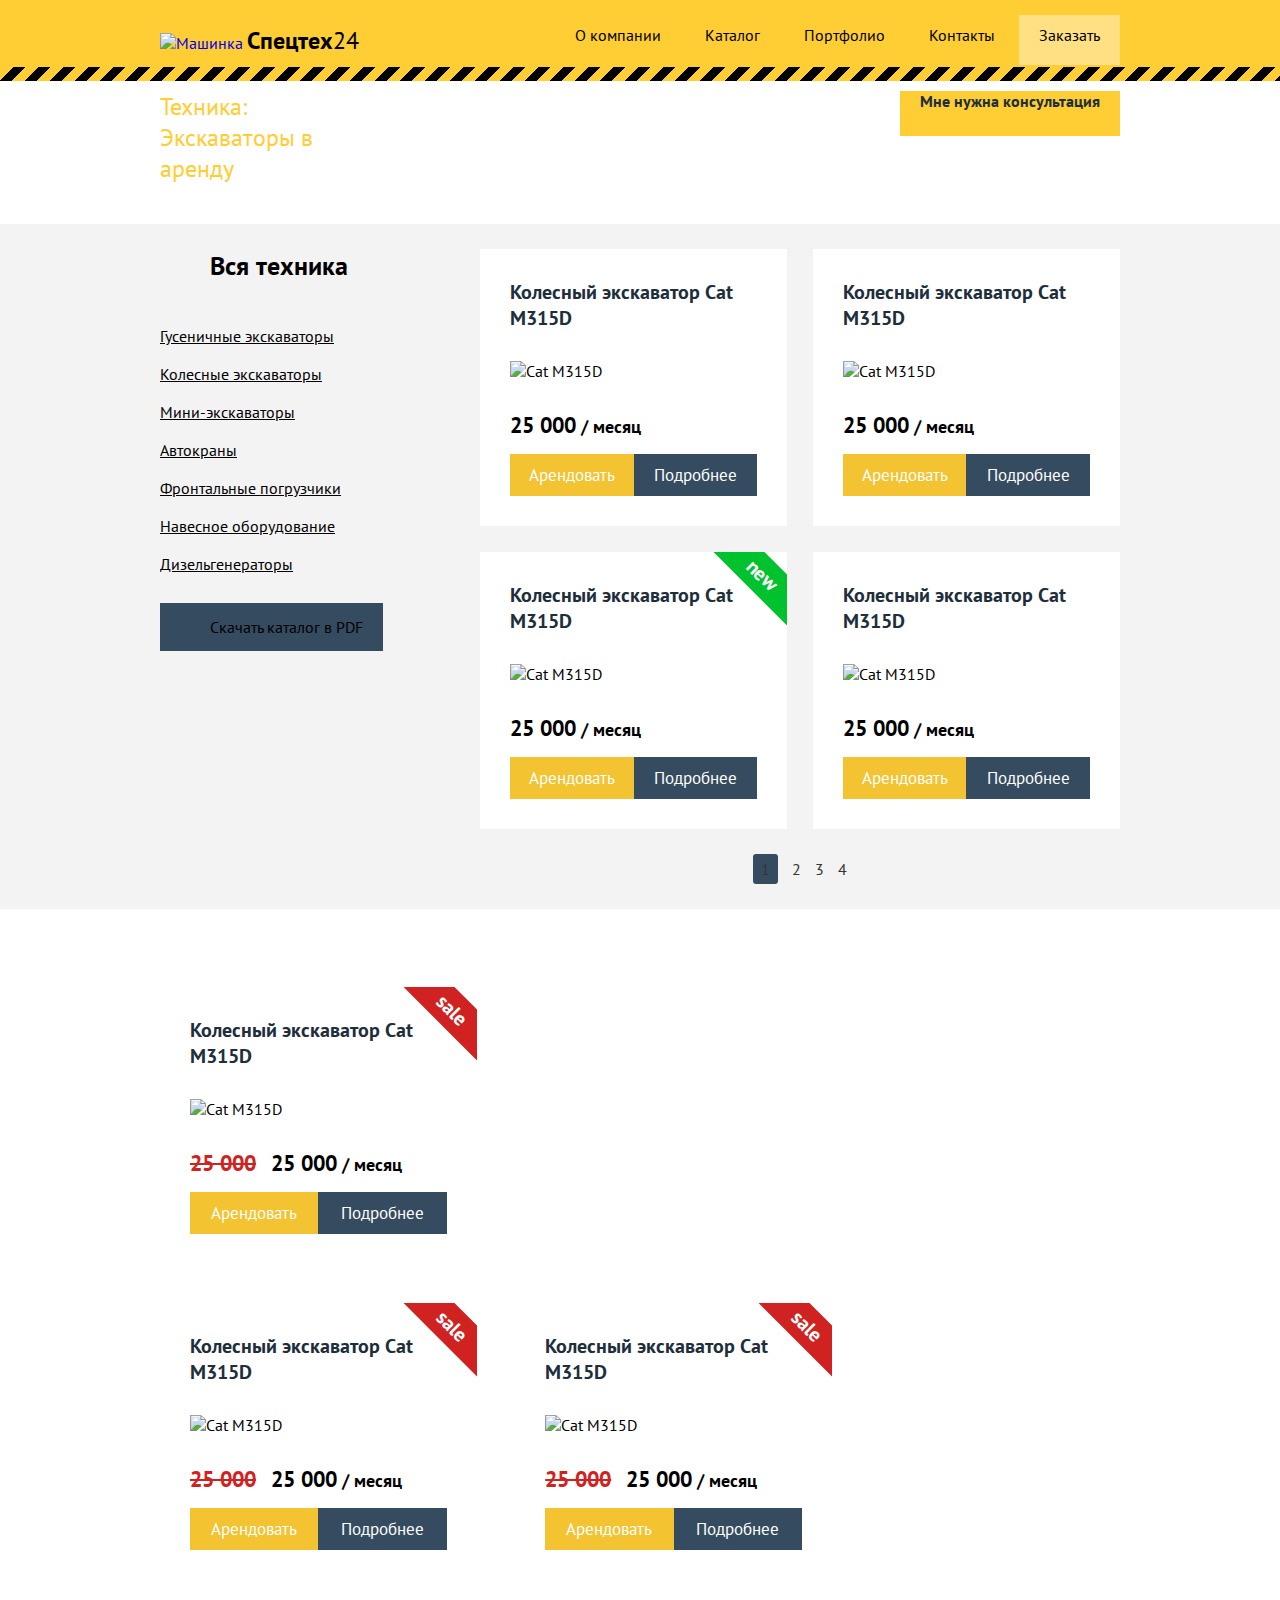
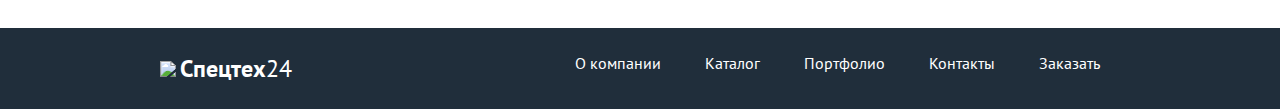
==== commit 3d070a09: "17.11" ====
--- a/Catalog.html
+++ b/Catalog.html
@@ -8,7 +8,7 @@
 </head>
 <body>
 
-<header class="page-header">
+<header class="page-header gradient">
   <div class="container">
   	<a href="index.html" class="logo">
       <img  class="logo-img" src="img/logo.png" alt="Машинка">
--- a/css/style.css
+++ b/css/style.css
@@ -15,8 +15,9 @@
   width: 960px;
   margin: 0 auto;
   padding: 10px 0;
-
-}
+}
+
+
 p {
   font-weight: 400;
   font-size: 14px;
@@ -54,6 +55,7 @@
 .page-header{
 	background-color: #ffcd34;
   padding: 15px 0;
+  position: relative;
 
 }
 
@@ -101,6 +103,19 @@
   padding: 15px 25px;
 }
 
+
+
+.gradient:before {
+content: "";
+display: block;
+position: absolute;
+bottom: 0;
+left: 0;
+height: 14px;
+width: 100%;
+background-image: linear-gradient(135deg, #ffcd34 35%, #000 35%, #000 65%, #ffcd34 65%);
+background-size: 25px 14px;
+}
 
 /* promo */
 
@@ -111,6 +126,7 @@
   text-align: center;
   padding-top: 140px;
   padding-bottom: 120px;
+  position: relative;
 
 }
 
@@ -150,6 +166,7 @@
 .consult {
    background-color: #202e3b;
    padding: 40px;
+
 }
 
 .consult-title {
@@ -278,6 +295,7 @@
 
   padding-top: 20px;
   background-color: #f3f3f3;
+  position: relative;
 
 }
 
@@ -326,6 +344,7 @@
   vertical-align: top;
   overflow: hidden;
   padding-top: 50px;
+  position: relative;
 
 }
 
@@ -636,6 +655,7 @@
 
 .portfolio {
   background-color: #000000;
+  position: relative;
 }
 .progect {
    margin-top: 10px;
@@ -678,10 +698,16 @@
 
 .read-more-btn {
   background-color: #ffcd34;
-   text-decoration: none;
-  color: #000000;
-  padding: 10px 15px;
-
+  text-decoration: none;
+  padding: 10px;
+  color: #1d333f;
+  font-weight: 700;
+  background-image: url(../img/arrow-right-black.png);
+  background-position: 90% 50% ;
+  background-repeat: no-repeat;
+  text-align: left;
+  padding-left: 15px;
+  padding-right: 35px;
 }
 
 /* contacts */
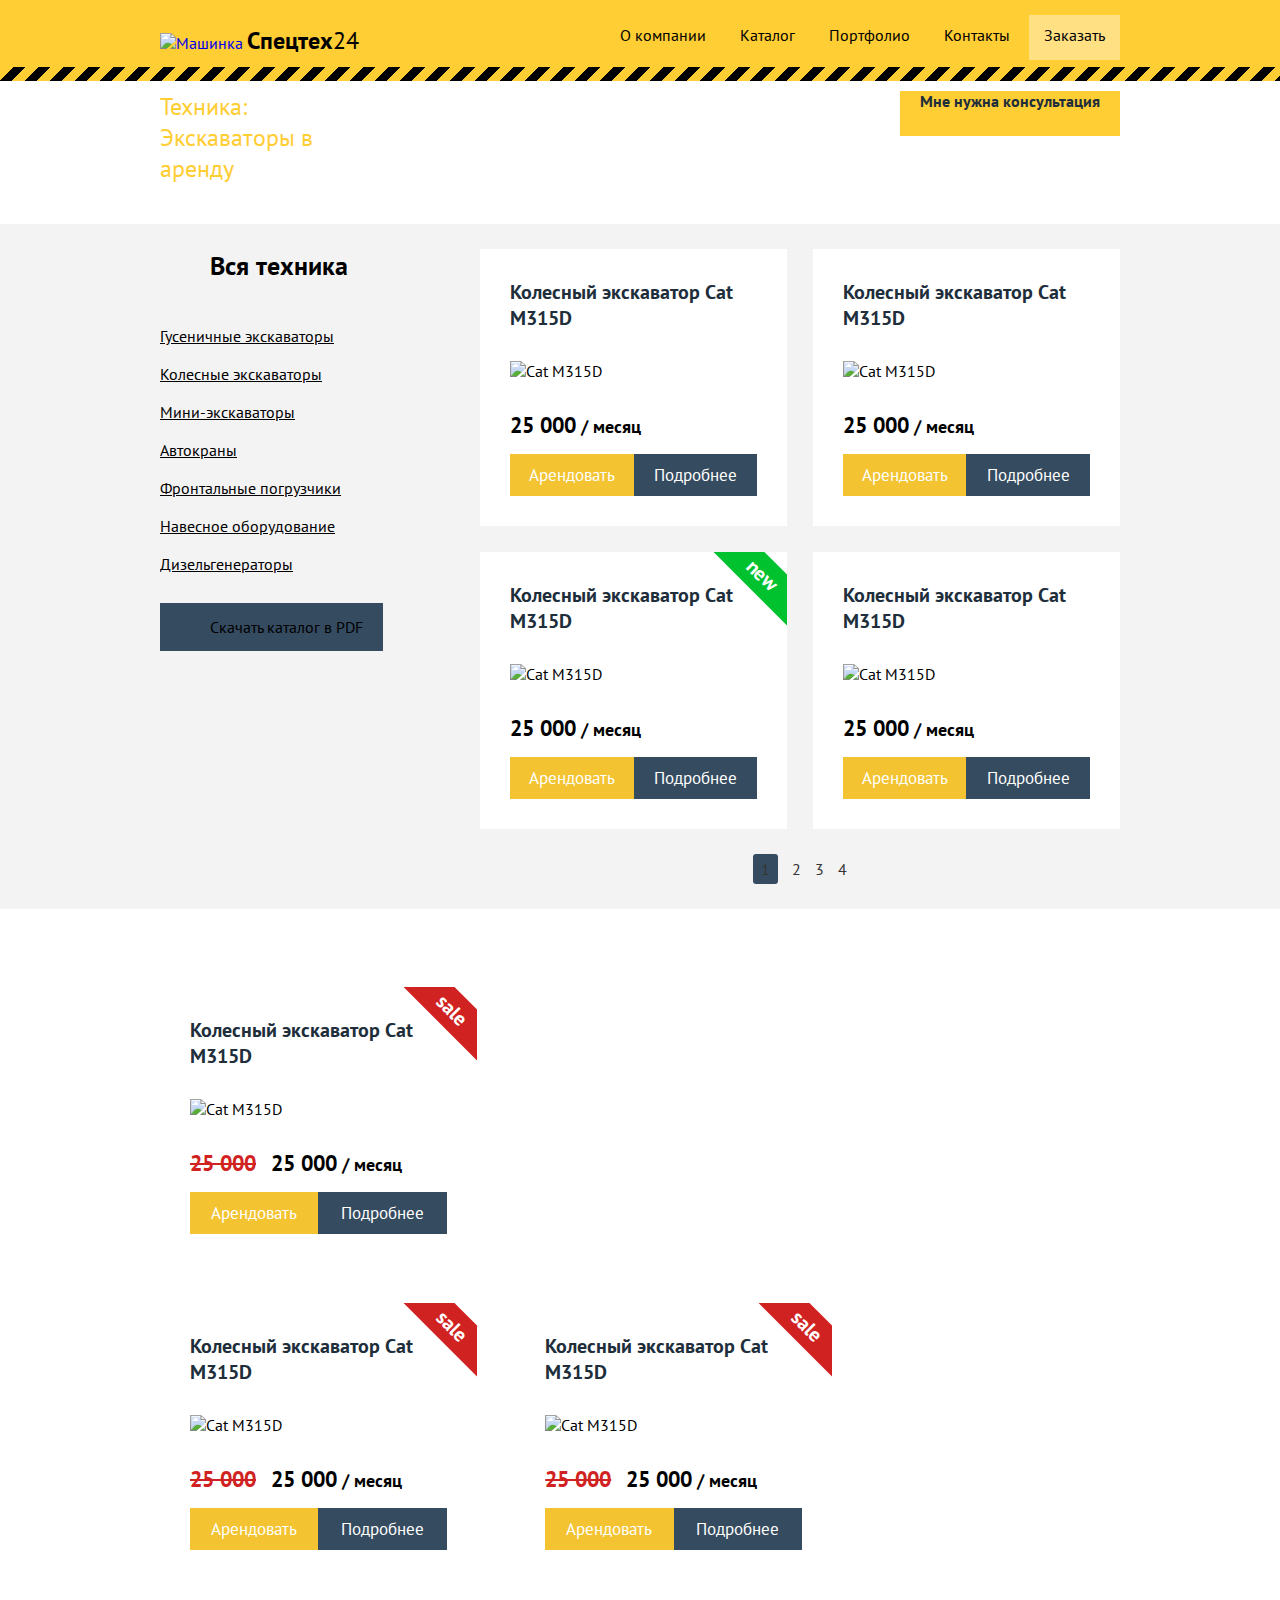
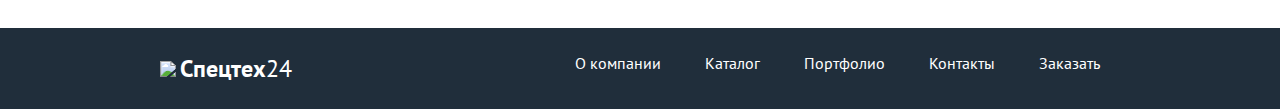
==== commit c0d1a328: "18.11" ====
--- a/Catalog.html
+++ b/Catalog.html
@@ -18,10 +18,10 @@
     </a>
     <nav class="main-nav">
 	  <ul>
-		<li><a href="#" class="unactive-link">О компании</a></li>
+		<li><a href="#">О компании</a></li>
         <li><a href="#" >Каталог</a></li>
-        <li><a href="Portfolio.html" class="unactive-link">Портфолио</a></li>
-        <li><a href="Contacts.html" class="unactive-link">Контакты</a></li>
+        <li><a href="Portfolio.html">Портфолио</a></li>
+        <li><a href="Contacts.html">Контакты</a></li>
         <li><a href="#" class="btn-order">Заказать</a></li>
       </ul>
     </nav>
--- a/css/style.css
+++ b/css/style.css
@@ -91,19 +91,37 @@
   font-weight: 400;
   font-size: 16px;
   text-align: center;
-  padding: 20px;
-}
-
-.unactive-link {
-  color: rgba(0, 0, 0, 0.5);
-}
+  padding: 15px;
+
+}
+
+.main-nav a:hover{
+  border: 2px solid rgba(32, 46, 59, 0.3);
+
+}
+
+.main-nav a:active{
+  border: 2px solid rgba(32, 46, 59, 0.6);
+}
+
+
 
 .btn-order {
   background-color: #ffe184;
   padding: 15px 25px;
 }
 
-
+.btn-order:hover {
+  border: none;
+  background-color: #ffecb2;
+
+}
+
+.btn-order:active {
+  border: none;
+  background-color: #f6bf16;
+
+}
 
 .gradient:before {
 content: "";
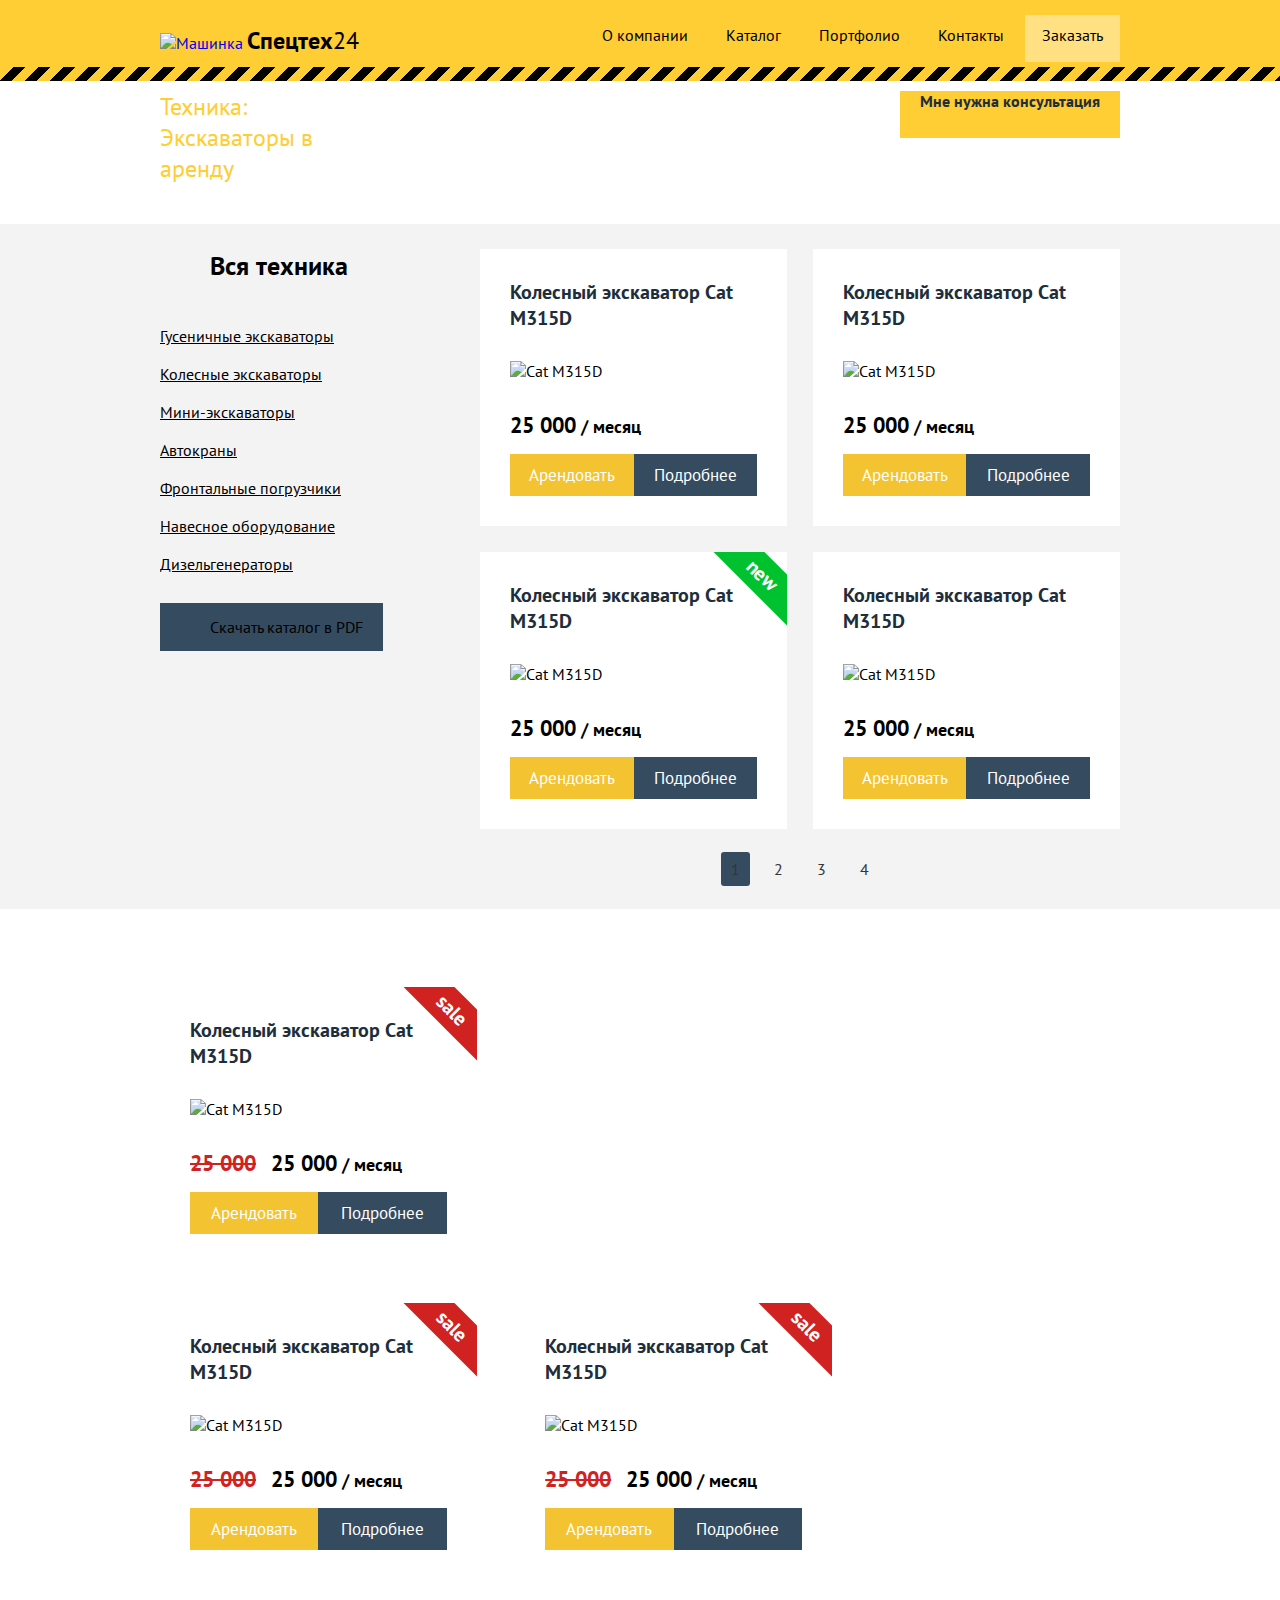
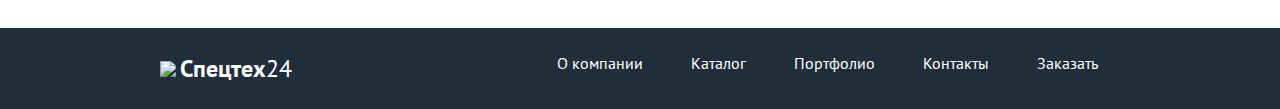
==== commit a3b5530a: "19.11" ====
--- a/Catalog.html
+++ b/Catalog.html
@@ -36,7 +36,7 @@
          <p>Спецтех это безотказная техника, принципиально новый уровень сервиса и качества. Если вы искали идеальных партнеров на объект – Вы нашли их. Что понадобится Вам сегодня?</p>
        </div>
        <div class="catalog-header-right">
-         <a class="bbtn consult-btn" href="">Мне нужна консультация</a>
+         <a class="btn consult-btn" href="">Мне нужна консультация</a>
          <p>Оставьте заявку, и уже сегодня мы вам перезвоним</p>
       </div>
     </div>
--- a/css/style.css
+++ b/css/style.css
@@ -57,6 +57,7 @@
   padding: 15px 0;
   position: relative;
 
+
 }
 
 .logo-brand {
@@ -92,6 +93,7 @@
   font-size: 16px;
   text-align: center;
   padding: 15px;
+  border: 2px solid transparent;
 
 }
 
@@ -204,6 +206,7 @@
   height: 45px;
   color: #ffffff;
   border: 1px solid #ffcd34;
+  margin-left: 20px;
 
 }
 
@@ -218,11 +221,21 @@
   color: #202e3b;
   text-decoration: none;
   width: 220px;
-  height: 45px;
+  height: 47px;
   float: right;
   text-align: center;
   margin-right: 0;
-}
+  margin-left: 20px;
+}
+
+.consult-btn:hover {
+  background-color: #ffd966;
+}
+
+.consult-btn:active {
+  background-color: #f6bf16;
+}
+
 
 /* subheader */
 .subheader{
@@ -257,6 +270,7 @@
   background-color: #ffffff;
   padding-top: 50px;
   padding-bottom: 50px;
+  vertical-align: middle;
 }
 .features-item p{
   color: #000;
@@ -472,7 +486,14 @@
   padding-left: 50px;
   padding-right: 20px;
   margin-top: 20px;
-
+}
+
+.pdf-btn:hover {
+  background-color: #46617a;
+}
+
+.pdf-btn:active {
+  background-color: #567999;
 }
 
 
@@ -566,12 +587,28 @@
 
 .catalog-btn-rent{
 	background-color: #f3c331;
-
+}
+
+.catalog-btn-rent:hover{
+  background-color: #ffd966;
+}
+
+.catalog-btn-rent:active{
+  background-color: #ffc600;
 }
 
 .catalog-btn-more{
 	background-color: #354b60;
 }
+
+.catalog-btn-more:hover{
+  background-color: #46617a;
+}
+
+.catalog-btn-more:active{
+  background-color: #567999;
+}
+
 
 .catalog-pagination{
 	text-align: center;
@@ -580,6 +617,20 @@
 .catalog-pagination a {
   text-decoration: none;
   color: #353535;
+  border: 2px solid transparent;
+  padding: 5px 8px;
+}
+
+.catalog-pagination a:hover {
+  border: 2px solid rgba(52, 75,96, 0.5);
+  padding: 5px 8px;
+  border-radius: 3px;
+}
+
+.catalog-pagination a:active {
+  border: 2px solid #354b60;
+  padding: 5px 8px;
+  border-radius: 3px;
 }
 
 .catalog-pagination li {
@@ -728,6 +779,14 @@
   padding-right: 35px;
 }
 
+.read-more-btn:hover {
+  background-color: #ffd966;
+}
+
+.read-more-btn:active {
+  background-color: #f6bf16;
+}
+
 /* contacts */
 .map-feedback {
     background-color: #f3f3f3;
@@ -772,14 +831,24 @@
 
 .feedback-btn {
   background-color: #354b60;
-  padding: 10px auto;
+  margin-top: 15px;
+  font-size: 17px;
+  padding: 10px;
+  color: #ffffff;
 }
 
 .feedback-btn a {
   color: #ffffff;
   font-weight: 400;
   font-size: 18px;
-
+}
+
+.feedback-btn:hover {
+  background-color: #46617a;
+}
+
+.feedback-btn:active {
+  background-color: #567999;
 }
 
 
@@ -858,8 +927,24 @@
   font-size: 16px;
   text-align: center;
   padding: 20px;
-}
-
-.btn-order-footer {
+  border: 2px solid transparent;
+
+}
+
+.footer-nav a:hover {
+  border: 2px solid rgba(255, 255, 255, 0.3);
+
+}
+
+.footer-nav a:active{
+  border: 2px solid rgba(255, 255, 255, 0.6);
+}
+
+.btn-order-footer:hover {
   color: #ffcd34;
-}+}
+
+.btn-order-footer:active {
+  color: #ffcd34;
+}
+
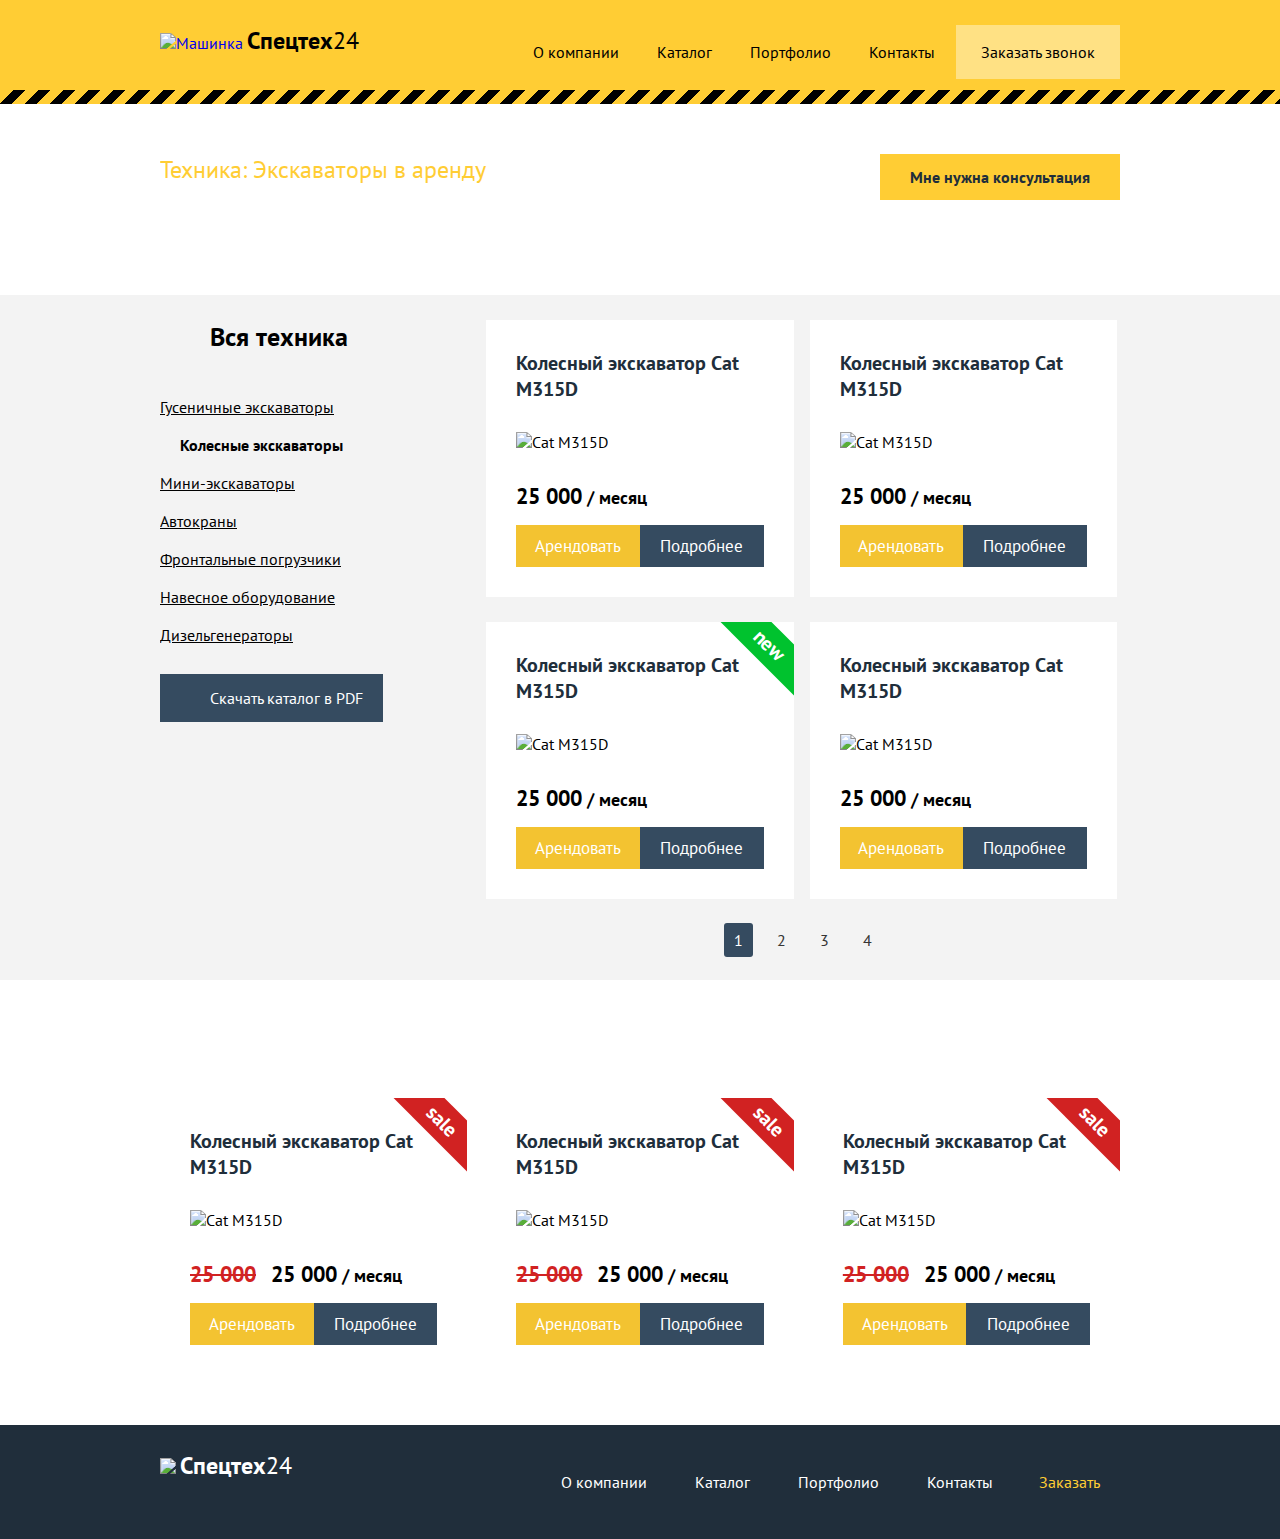
==== commit b2821ad8: "22.11" ====
--- a/Catalog.html
+++ b/Catalog.html
@@ -22,7 +22,7 @@
         <li><a href="#" >Каталог</a></li>
         <li><a href="Portfolio.html">Портфолио</a></li>
         <li><a href="Contacts.html">Контакты</a></li>
-        <li><a href="#" class="btn-order">Заказать</a></li>
+        <li><a href="#" class="btn-order">Заказать звонок</a></li>
       </ul>
     </nav>
   </div>
@@ -33,7 +33,7 @@
     <div class="container">
       <div class="catalog-header-left">
          <h2 class="consult-title">Техника: Экскаваторы в аренду</h2>
-         <p>Спецтех это безотказная техника, принципиально новый уровень сервиса и качества. Если вы искали идеальных партнеров на объект – Вы нашли их. Что понадобится Вам сегодня?</p>
+         <p>Спецтех это безотказная техника, принципиально новый уровень сервиса и качества. </br>Если вы искали идеальных партнеров на объект – Вы нашли их. </br>Что понадобится Вам сегодня?</p>
        </div>
        <div class="catalog-header-right">
          <a class="btn consult-btn" href="">Мне нужна консультация</a>
@@ -61,8 +61,8 @@
 
 
       <div class="catalog-content">
-     	<div class="catalog-content-wrap">
-              <div class="catalog-item">
+     	    <div class="catalog-content-wrap">
+              <div class="catalog-item catalog-item-normal">
                  <h3 class="catalog-item-title">Колесный экскаватор
                   Cat M315D</h3>
                  <img src="./img/m315d.jpg" alt="Cat M315D" />
@@ -74,7 +74,7 @@
                    <a href="#" class="catalog-btn catalog-btn-more">Подробнее</a>
                  </div>
              </div>
-              <div class="catalog-item">
+              <div class="catalog-item catalog-item-normal">
                  <h3 class="catalog-item-title">Колесный экскаватор
                   Cat M315D</h3>
                  <img src="./img/m315d.jpg" alt="Cat M315D" />
@@ -86,7 +86,7 @@
                    <a href="#" class="catalog-btn catalog-btn-more">Подробнее</a>
                  </div>
              </div>
-              <div class="catalog-item catalog-item-new">
+              <div class="catalog-item catalog-item-new catalog-item-normal">
                  <h3 class="catalog-item-title">Колесный экскаватор
                   Cat M315D</h3>
                  <img src="./img/m315d.jpg" alt="Cat M315D" />
@@ -99,7 +99,7 @@
                    <span class="new-mark">new</span>
                  </div>
              </div>
-              <div class="catalog-item">
+              <div class="catalog-item catalog-item-normal">
                  <h3 class="catalog-item-title">Колесный экскаватор
                   Cat M315D</h3>
                  <img src="./img/m315d.jpg" alt="Cat M315D" />
@@ -110,16 +110,16 @@
                    <a href="#" class="catalog-btn catalog-btn-rent">Арендовать</a>
                    <a href="#" class="catalog-btn catalog-btn-more">Подробнее</a>
                  </div>
-     		  </div>
-     	</div>
-        <ul class="catalog-pagination">
-           <li><a href="#" class="active-pages-nav">1</a></li>
-           <li><a href="#">2</a></li>
-           <li><a href="#">3</a></li>
-           <li><a href="#">4</a></li>
-        </ul>
+     		      </div>
+     	        </div>
+                 <ul class="catalog-pagination">
+                   <li><a href="#" class="active-pagination">1</a></li>
+                   <li><a href="#">2</a></li>
+                   <li><a href="#">3</a></li>
+                  <li><a href="#">4</a></li>
+              </ul>
+          </div>
       </div>
-    </div>
   </section>
 
   <div class="catalog-content-sale">
--- a/css/style.css
+++ b/css/style.css
@@ -24,13 +24,15 @@
   color: #000000
 
 }
+
+
+
 h2 {
   font-weight: 700;
   font-size: 26px;
   margin-bottom: 35px;
-
-
-}
+}
+
 h3 {
   font-weight: 700;
   font-size: 20px;
@@ -45,7 +47,7 @@
 }
 
 .main-header p {
-    color: #ffffff;
+  color: #ffffff;
   font-weight: 400;
   font-size: 16px;
   line-height: 20px;
@@ -73,6 +75,7 @@
 	float: left;
   width: 30%;
   text-decoration: none;
+
 }
 
 .main-nav{
@@ -94,6 +97,7 @@
   text-align: center;
   padding: 15px;
   border: 2px solid transparent;
+  display: inline-block;
 
 }
 
@@ -108,20 +112,22 @@
 
 
 
-.btn-order {
+.main-nav .btn-order {
   background-color: #ffe184;
-  padding: 15px 25px;
-}
-
-.btn-order:hover {
+  padding: 17px 25px;
   border: none;
+
+}
+
+.main-nav .btn-order:hover {
   background-color: #ffecb2;
-
-}
-
-.btn-order:active {
   border: none;
+
+}
+
+.main-nav .btn-order:active {
   background-color: #f6bf16;
+  border: none;
 
 }
 
@@ -159,9 +165,9 @@
 }
 .promo-title {
   font-weight: 400;
-  font-size: 16px;
-  color: #ffffff;
-  margin: 10px 120px;
+  font-size: 20px;
+  color: #ffffff;
+  margin: 30px 120px;
 
 }
 .promo-btn {
@@ -204,28 +210,45 @@
   background-color: #202e3b;
   width: 220px;
   height: 45px;
-  color: #ffffff;
   border: 1px solid #ffcd34;
   margin-left: 20px;
-
+  margin-top: 20px;
+  font-size: 14px;
+  color: #fff;
+  padding-left: 20px;
+  box-sizing: border-box;
 }
 
 .consult input:first-child {
   margin-left: 0;
 }
 
+.consult input:last-child {
+  background-image: url(../img/arrow-down.png);
+  background-position: 90% 50% ;
+  background-repeat: no-repeat;
+  text-align: left;
+}
+
 .consult-btn {
   background-color: #ffcd34;
   font-weight: 700;
   font-size: 16px;
   color: #202e3b;
   text-decoration: none;
-  width: 220px;
-  height: 47px;
+  width: 240px;
+  padding-top: 13px;
+  padding-bottom: 13px;
   float: right;
   text-align: center;
   margin-right: 0;
   margin-left: 20px;
+}
+
+.consult .consult-btn {
+  width: 220px;
+  margin-left: 27px;
+  margin-top: 20px;
 }
 
 .consult-btn:hover {
@@ -280,46 +303,44 @@
 .features-item {
   display: inline-block;
   width: 24.5%;
-  background-image: url(../img/features.png);
-  background-size: 100px 100px;
+  background-size: 60px 50px;
   background-repeat: no-repeat;
 
 
+
 }
 
 .features-item-tool {
-  background-position: -25px  -25px;
+  background-image: url(../img/tool.png);
 }
 
 .features-item-work {
-  background-position: 0px -50px;
+  background-image: url(../img/work.png);
 }
 
 .features-item-fencing {
-  background-position: -50px 0px;
+  background-image: url(../img/fencing.png);
 }
 
 .features-item-workman {
-  background-position: -50px -50px;
-}
-
-.features-item: first-child {
+  background-image: url(../img/workman.png);
+}
+
+.features-item:first-child {
   margin-left: 0;
 
 }
 
-.features-item: last-child {
+.features-item:last-child {
   margin-right: 0;
 }
 .features-item p{
-  padding-left: 60px;
+  padding-left: 70px;
 }
 
 .features-item-tool {
   background-position: 0 0;
 }
-
-
 
 
 /* deals */
@@ -333,7 +354,8 @@
 
 .technic-menu {
   float: left;
-  width: 24.75%;
+  width: 26%;
+  margin-bottom: 50px;
 
 }
 
@@ -344,30 +366,53 @@
 
 }
 
+.active-technic-menu-link {
+  text-decoration: none;
+  font-weight: 700;
+  background-image: url(../img/arrow-right-mini.png);
+  background-repeat: no-repeat;
+  background-position: 0 40%;
+  padding-left: 20px;
+
+}
+
+
 .special-offers {
   float: right;
-  width: 74.25%;
+  width: 74%;
 }
 
 .deals-table {
  width: 100%;
+ border-collapse:collapse
+
 
 }
 .table-title {
   font-weight: 700;
   font-size: 16px;
   background-color: #dfdfdf;
-}
-
-.deals-table tr: {
-  padding-top: 10px;
-  padding-bottom: 10px;
+  text-align: left;
+}
+.table-title th {
+  padding: 10px 15px;
+}
+
+
+
+
+.deals-table tr:nth-child(2) {
   background-color: #ffffff;
 }
 
-.deals-table tr: (2n-1) {
+.deals-table tr:nth-child(4) {
   background-color: #ffffff;
 }
+
+.deals-table td {
+  padding: 10px 15px;
+}
+
 
 /* about */
 .about {
@@ -443,19 +488,27 @@
 
 
 }
-.consult-title {
-
-}
 
 .catalog-header-left {
   width: 74.25%;
   float: left;
   display: inline-block;
+  margin-top: 40px;
+  margin-bottom: 30px;
 }
 
 .catalog-header-right {
   width: 24.75%;
   float: right;
+  margin-top: 40px;
+}
+
+.catalog-header-right .consult-btn {
+  margin-bottom: 16px;
+}
+
+.consult-title {
+  margin-bottom: 10px;
 }
 
 .catalog-title {
@@ -465,13 +518,8 @@
   background-size: 30px;
 }
 
-.technic-menu {
-	float: left;
-  width: 25.33%;
-  margin-right: 8%;
-
-}
-.pdf-btn {
+
+.technic-menu .pdf-btn {
   background-color: #354b60;
   padding: 5px;
   font-weight: 400;
@@ -499,7 +547,7 @@
 
 .catalog-content{
 	float: right;
-  	width: 66.66%;
+  	width: 66%;
 }
 
 .catalog-content-wrap{
@@ -508,12 +556,18 @@
 }
 
 .catalog-item{
-	width: 48%;
+
 	margin-bottom: 4%;
-  	float: left;
-  	background-color: white;
-  	padding: 30px;
-  	box-sizing: border-box;
+  float: left;
+  background-color: white;
+  padding: 30px;
+  box-sizing: border-box;
+
+}
+
+.catalog-item-normal {
+  width: 48.5%;
+
 }
 
 .catalog-item-new {
@@ -536,9 +590,9 @@
   padding: 5px;
 }
 
-.catalog-item:nth-child(2n+1){
-	margin-right: 4%;
-  	clear: both;
+.catalog-item-normal:nth-child(2n+1){
+	margin-right: 2.5%;
+
 }
 
 .catalog-actions{
@@ -640,7 +694,7 @@
 
 }
 
-.active-pages-nav {
+.catalog-pagination .active-pagination {
 	background-color: #354b60;
   padding: 5px 8px;
   border-radius: 3px;
@@ -658,12 +712,15 @@
 
 .sale-title {
   color: #ffffff;
+  padding-top: 40px;
 }
 
 .catalog-item-sale {
 	overflow: hidden;
-  width: 33%;
+  width: 32%;
   position: relative;
+  margin-right: 2%;
+  margin-bottom: 40px;
 
 }
 
@@ -682,12 +739,12 @@
   padding: 5px;
 }
 
-.catalog-item-sale: first-child {
+.catalog-item-sale:first-child {
   float: left;
   margin-left: 0;
 }
 
-.catalog-item-sale: last-child {
+.catalog-item-sale:last-child {
   float: right;
   margin-right: 0;
 }
@@ -699,10 +756,12 @@
   background-position: 50% 50%;
 
 }
-.consult-title {
-  float: left;
-  width: 30%;
-}
+
+.portfolio-header .consult-title{
+  display: inline-block;
+  margin-top: 30px;
+}
+
 .portfolio-nav {
   float: right;
   width: 70%;
@@ -753,7 +812,7 @@
 
 .text-project {
   background-color: #ffffff;
-  padding: 30px;
+  padding: 30px 30px 40px 30px;
   width: 320px;
   margin-top: 150px;
 
@@ -790,25 +849,43 @@
 /* contacts */
 .map-feedback {
     background-color: #f3f3f3;
+    padding-top: 40px;
   }
 
 .map-contacts {
-   width: 66%;
+   width: 64%;
    float: left;
    border: 1px solid #d5d5d5;
-}
+
+}
+
+.contacts-header .consult-title{
+  display: inline-block;
+  margin-top: 30px;
+}
+
+.contacts-header span {
+  margin-left: 15px;
+}
+
+.contacts-header .consult-btn {
+  margin-top: 30px;
+}
+
 .feedback-contacts {
   width: 33%;
   float: right;
   display: inline-block;
-
-}
-
-.feedback-contacts a {
+}
+
+.contacts-link {
+
   font-weight: 700;
   font-size: 18px;
   text-decoration: none;
   color: #000000;
+  padding-left: 40px;
+
 }
 
 .contacts-phone {
@@ -816,25 +893,49 @@
   background-repeat: no-repeat;
 }
 
+.contacts-mail {
+  background-image: url(../img/mail.png);
+  background-repeat: no-repeat;
+}
+
+.feedback {
+  margin-top: 35px;
+}
+
 .feedback form {
   display: inline;
-  margin: 5px auto;
+
+
+}
+.feedback-text {
+  font-size: 16px;
 }
 
 .feedback input {
   background-color: #ffffff;
   border: 1px solid #d5d5d5;
-  width: 220px;
+  width: 100%;
   height: 45px;
-  color: #ffffff;
+  color: #000000;
+  padding-left: 15px;
+  font-size: 14px;
+  margin-top: 10px;
+  margin-bottom: 5px;
+  box-sizing: border-box;
+
+
 }
 
 .feedback-btn {
   background-color: #354b60;
-  margin-top: 15px;
+  margin-top: 10px;
   font-size: 17px;
-  padding: 10px;
-  color: #ffffff;
+  padding: 15px 69px;
+  color: #ffffff;
+  text-decoration: none;
+  display: inline-block;
+
+
 }
 
 .feedback-btn a {
@@ -853,7 +954,7 @@
 
 
 .reviews {
-
+  margin-top: 20px;
 }
 .contacts-reviews {
     display: inline-block;
@@ -862,7 +963,8 @@
   }
 
 .contacts-reviews img {
-   margin-left: 60px;
+   margin-left: 45px;
+   margin-bottom: 20px;
 }
 
 .contacts-reviews blockquote {
@@ -871,25 +973,18 @@
   margin-left: 0;
   text-align: center;
   width: 220px;
-  margin: 10px;
+  margin-bottom: 50px;
 
 }
 
 .contacts-reviews cite {
- width: 700px;
+ font-weight: 700;
  font-size: 14px;
  color: #000000;
-}
-
-.contacts-reviews: first-child {
-  float: left;
-  margin-left: 0;
-}
-
-.contacts-reviews: last-child {
-  float: right;
-  margin-right: 0;
-}
+
+}
+
+
 
 /* page-footer */
 .page-footer{
@@ -907,8 +1002,9 @@
 
 .logo{
 	float: left;
-    width: 30%;
-}
+  width: 30%;
+}
+
 
 .footer-nav{
 	float: right;
@@ -928,6 +1024,7 @@
   text-align: center;
   padding: 20px;
   border: 2px solid transparent;
+  display: inline-block;
 
 }
 
@@ -940,11 +1037,16 @@
   border: 2px solid rgba(255, 255, 255, 0.6);
 }
 
-.btn-order-footer:hover {
+.footer-nav .btn-order-footer{
+  border: none;
   color: #ffcd34;
 }
 
-.btn-order-footer:active {
-  color: #ffcd34;
-}
-
+.footer-nav .btn-order-footer:hover {
+  border: none;
+}
+
+.footer-nav .btn-order-footer:active {
+  border: none;
+}
+
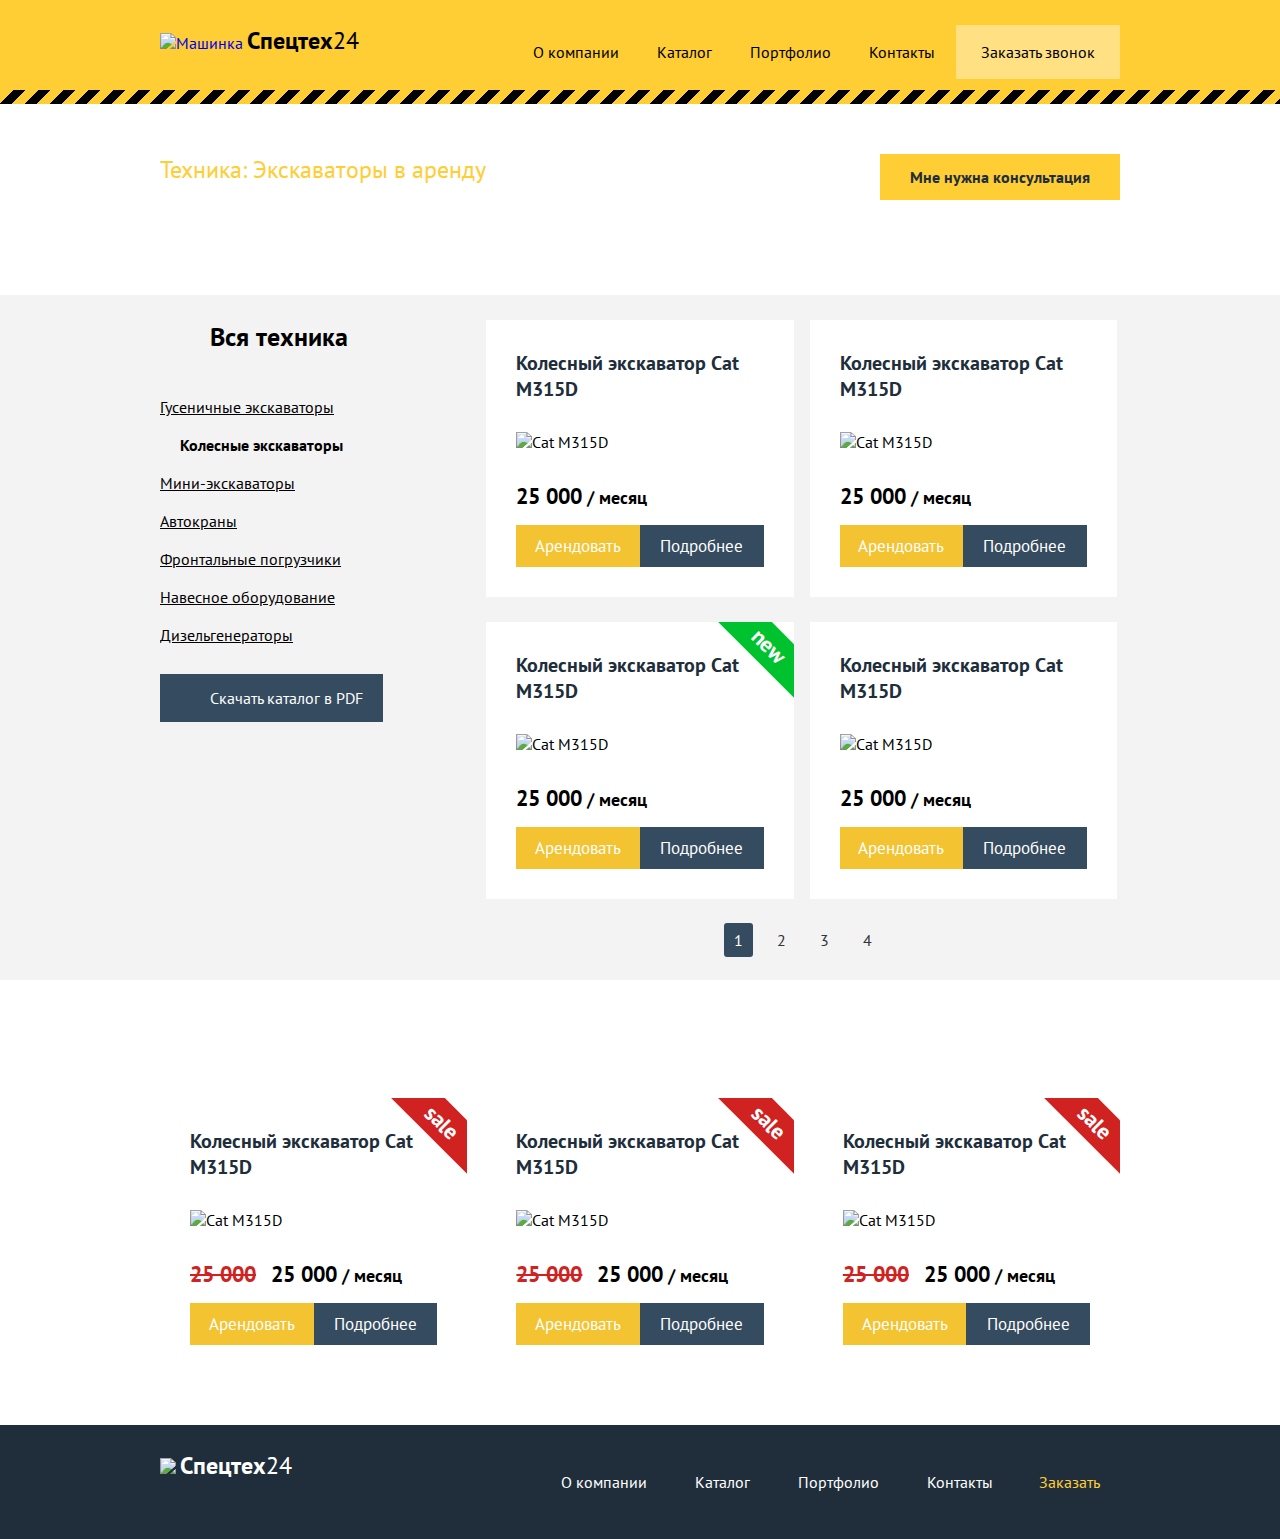
==== commit bcf207ac: "27.11" ====
--- a/Catalog.html
+++ b/Catalog.html
@@ -3,6 +3,7 @@
 <head>
   <meta charset="UTF-8">
   <title>Catalog</title>
+  <link rel="stylesheet" href="css/normalize.css">
   <link rel="stylesheet" href="css/style.css">
    <link href="https://fonts.googleapis.com/css?family=PT+Sans:400,400italic,700,700italic&subset=latin,cyrillic" rel="stylesheet" type="text/css">
 </head>
@@ -29,7 +30,7 @@
 </header>
 
 <main class="main">
-  <section class="main-header">
+  <section class="main-header catalog-header">
     <div class="container">
       <div class="catalog-header-left">
          <h2 class="consult-title">Техника: Экскаваторы в аренду</h2>
@@ -65,9 +66,9 @@
               <div class="catalog-item catalog-item-normal">
                  <h3 class="catalog-item-title">Колесный экскаватор
                   Cat M315D</h3>
-                 <img src="./img/m315d.jpg" alt="Cat M315D" />
+                 <img src="img/m315d.jpg" alt="Cat M315D" />
                  <p>
-                   <span class="catalog-price">25 000</span> / месяц
+                   <span>25 000</span> / месяц
                  </p>
                  <div class="catalog-actions">
                    <a href="#" class="catalog-btn catalog-btn-rent">Арендовать</a>
@@ -79,19 +80,19 @@
                   Cat M315D</h3>
                  <img src="./img/m315d.jpg" alt="Cat M315D" />
                  <p>
-                   <span class="catalog-price">25 000</span> / месяц
+                   <span >25 000</span> / месяц
                  </p>
                  <div class="catalog-actions">
                    <a href="#" class="catalog-btn catalog-btn-rent">Арендовать</a>
                    <a href="#" class="catalog-btn catalog-btn-more">Подробнее</a>
                  </div>
              </div>
-              <div class="catalog-item catalog-item-new catalog-item-normal">
+              <div class="catalog-item catalog-item-normal">
                  <h3 class="catalog-item-title">Колесный экскаватор
                   Cat M315D</h3>
-                 <img src="./img/m315d.jpg" alt="Cat M315D" />
+                 <img src="img/m315d.jpg" alt="Cat M315D" />
                  <p>
-                   <span class="catalog-price">25 000</span> / месяц
+                   <span>25 000</span> / месяц
                  </p>
                  <div class="catalog-actions">
                    <a href="#" class="catalog-btn catalog-btn-rent">Арендовать</a>
@@ -102,9 +103,9 @@
               <div class="catalog-item catalog-item-normal">
                  <h3 class="catalog-item-title">Колесный экскаватор
                   Cat M315D</h3>
-                 <img src="./img/m315d.jpg" alt="Cat M315D" />
+                 <img src="img/m315d.jpg" alt="Cat M315D" />
                  <p>
-                   <span class="catalog-price">25 000</span> / месяц
+                   <span>25 000</span> / месяц
                  </p>
                  <div class="catalog-actions">
                    <a href="#" class="catalog-btn catalog-btn-rent">Арендовать</a>
@@ -128,10 +129,10 @@
              <div class="catalog-item catalog-item-sale">
                  <h3 class="catalog-item-title">Колесный экскаватор
                   Cat M315D</h3>
-                 <img src="./img/m315d.jpg" alt="Cat M315D" />
+                 <img src="img/m315d.jpg" alt="Cat M315D" />
                  <p>
                    <span class="catalog-price-old">25 000</span>
-                   <span class="catalog-price">25 000</span> / месяц
+                   <span>25 000</span> / месяц
                  </p>
                  <div class="catalog-actions">
                    <a href="#" class="catalog-btn catalog-btn-rent">Арендовать</a>
@@ -142,10 +143,10 @@
              <div class="catalog-item catalog-item-sale">
                  <h3 class="catalog-item-title">Колесный экскаватор
                   Cat M315D</h3>
-                 <img src="./img/m315d.jpg" alt="Cat M315D" />
+                 <img src="img/m315d.jpg" alt="Cat M315D" />
                  <p>
                    <span class="catalog-price-old">25 000</span>
-                   <span class="catalog-price">25 000</span> / месяц
+                   <span>25 000</span> / месяц
                  </p>
                  <div class="catalog-actions">
                    <a href="#" class="catalog-btn catalog-btn-rent">Арендовать</a>
@@ -156,10 +157,10 @@
              <div class="catalog-item catalog-item-sale">
                  <h3 class="catalog-item-title">Колесный экскаватор
                   Cat M315D</h3>
-                 <img src="./img/m315d.jpg" alt="Cat M315D" />
+                 <img src="img/m315d.jpg" alt="Cat M315D" />
                  <p>
                    <span class="catalog-price-old">25 000</span>
-                   <span class="catalog-price">25 000</span> / месяц
+                   <span>25 000</span> / месяц
                  </p>
                  <div class="catalog-actions">
                    <a href="#" class="catalog-btn catalog-btn-rent">Арендовать</a>
--- a/css/style.css
+++ b/css/style.css
@@ -4,11 +4,10 @@
 }
 body {
   font-family: "PT Sans", sans-serif;
-}
-
-img{
-	max-width: 100%;
-}
+
+}
+
+
 
 .container{
 	overflow: hidden;
@@ -160,6 +159,7 @@
   font-weight: 700;
   font-size: 44px;
   color: #ffffff;
+  text-transform: uppercase;
 
 
 }
@@ -303,7 +303,7 @@
 .features-item {
   display: inline-block;
   width: 24.5%;
-  background-size: 60px 50px;
+  background-size: 60px 60px;
   background-repeat: no-repeat;
 
 
@@ -461,6 +461,8 @@
    border-radius: 5px;
    clear: both;
    margin-bottom: 40px;
+   height: 118px;
+   width: 118px;
 
 }
 
@@ -471,6 +473,7 @@
   color: #ffffff;
   font-size: 18px;
   margin-left: 20px;
+  margin-bottom: 40px;
 }
 
 cite {
@@ -487,6 +490,12 @@
     overflow: hidden;
 
 
+}
+
+.catalog-header {
+  background-image: url(../img/732_best.jpg);
+  background-size: 100% auto;
+  background-position: 50% 70%;
 }
 
 .catalog-header-left {
@@ -567,13 +576,12 @@
 
 .catalog-item-normal {
   width: 48.5%;
-
-}
-
-.catalog-item-new {
   overflow: hidden;
   position: relative;
-}
+
+}
+
+
 
  .new-mark {
   position: absolute;
@@ -618,9 +626,11 @@
 .catalog-item img{
    margin-top: 30px;
    margin-bottom: 30px;
-}
-
-.catalog-price {
+   width: 250px;
+   height: 150px;
+}
+
+.catalog-item span {
    font-size: 22px;
 
 }
@@ -750,16 +760,16 @@
 }
 
 /* portfolio */
-.main-header {
+.portfolio-header {
   background-image: url(../img/portfolio-header.jpg);
   background-size: 100% auto;
   background-position: 50% 50%;
-
 }
 
 .portfolio-header .consult-title{
   display: inline-block;
   margin-top: 30px;
+
 }
 
 .portfolio-nav {
@@ -777,7 +787,6 @@
   color: #ffffff;
   font-weight: 400;
   font-size: 16px;
-  text-align: center;
   padding: 20px;
 }
 
@@ -787,7 +796,7 @@
 }
 .progect {
    margin-top: 10px;
-   height: 500px;
+   min-height: 500px;
    vertical-align: middle;
    background-position: 50% 50%;
    background-size: 100% auto;
@@ -857,6 +866,12 @@
    float: left;
    border: 1px solid #d5d5d5;
 
+}
+
+.contacts-header {
+  background-image: url(../img/732_best.jpg);
+  background-size: 100% auto;
+  background-position: 50% 70%;
 }
 
 .contacts-header .consult-title{
@@ -965,6 +980,8 @@
 .contacts-reviews img {
    margin-left: 45px;
    margin-bottom: 20px;
+   width: 120px;
+   height: 120px;
 }
 
 .contacts-reviews blockquote {
